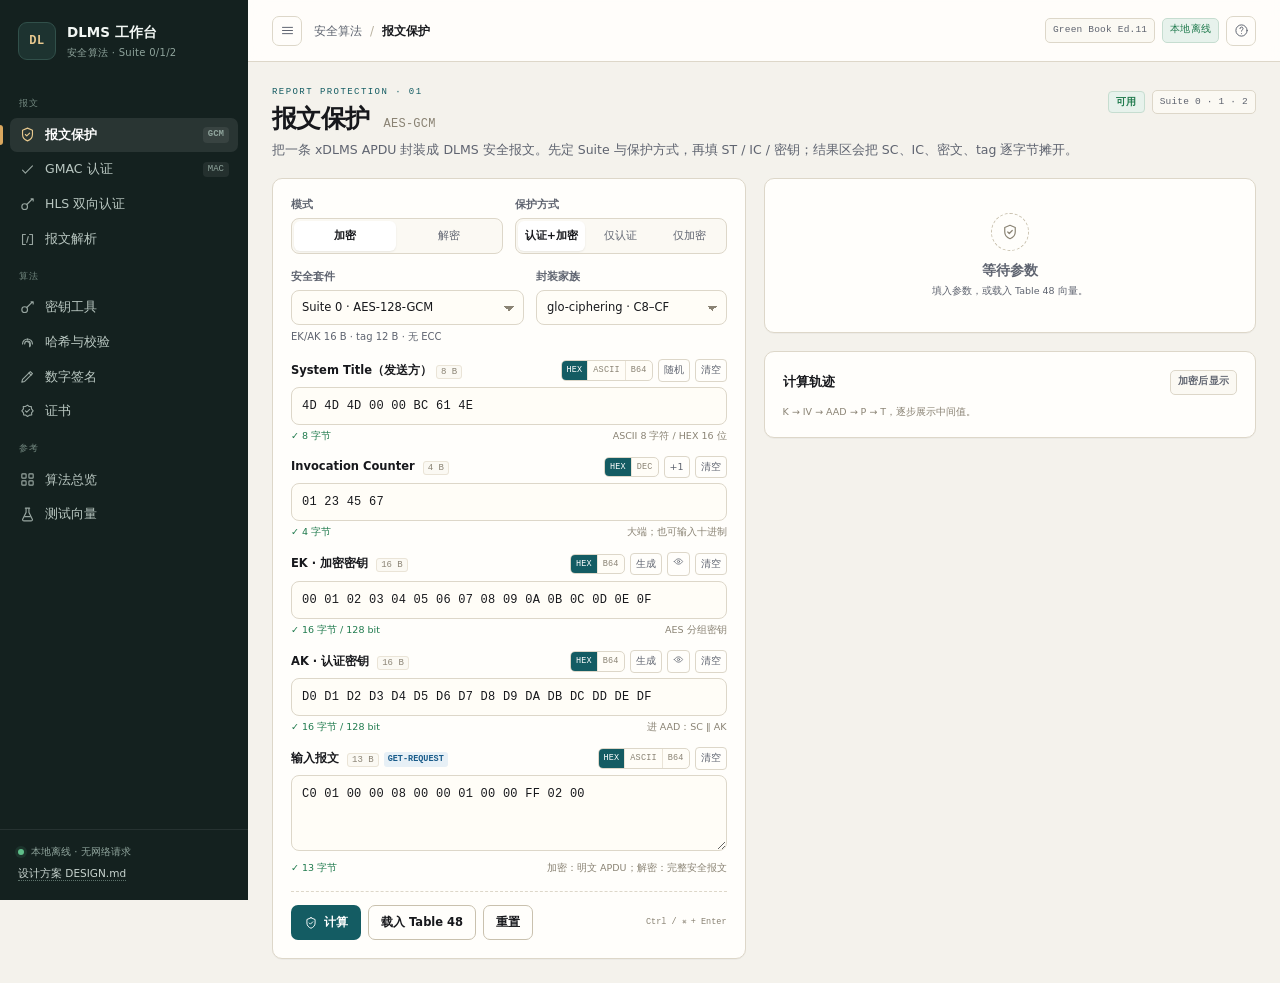
==== dlms-tool/index.html @ 2132589c "校验工具" ====
<!DOCTYPE html>
<html lang="zh-CN">
<head>
<meta charset="UTF-8">
<meta name="viewport" content="width=device-width, initial-scale=1">
<title>DLMS 安全算法工作台</title>
<script>
window.addEventListener("error", function (e) {
  document.documentElement.setAttribute("data-js-error", (e.message || "") + " @ " + (e.filename || "") + ":" + (e.lineno || 0));
});
window.addEventListener("unhandledrejection", function (e) {
  document.documentElement.setAttribute("data-js-rejection", (e.reason && e.reason.message) ? e.reason.message : String(e.reason));
});
</script>
<link rel="stylesheet" href="assets/css/app.css">
</head>
<body>
<svg class="sprite" aria-hidden="true" xmlns="http://www.w3.org/2000/svg">
  <symbol id="i-shield" viewBox="0 0 24 24"><path d="M12 3l7 3v6c0 4.4-2.9 7.4-7 9-4.1-1.6-7-4.6-7-9V6l7-3z"/><path d="M9 12l2 2 4-4"/></symbol>
  <symbol id="i-check" viewBox="0 0 24 24"><path d="M5 13l4 4L19 7"/></symbol>
  <symbol id="i-key" viewBox="0 0 24 24"><circle cx="8" cy="15" r="4"/><path d="M11 12l8-8M17 4h3v3"/></symbol>
  <symbol id="i-finger" viewBox="0 0 24 24"><path d="M12 11a3 3 0 0 1 3 3v4"/><path d="M8 14a4 4 0 0 1 8 0v3"/><path d="M5 14a7 7 0 0 1 14 0"/><path d="M12 7v1"/></symbol>
  <symbol id="i-pen" viewBox="0 0 24 24"><path d="M4 20l4-1L19 8l-3-3L5 16l-1 4z"/><path d="M14 7l3 3"/></symbol>
  <symbol id="i-badge" viewBox="0 0 24 24"><path d="M12 3l2.4 1.9 3 .3.3 3L20 11l-2.3 2.8.3 3-3 .3L12 19l-2.4-1.9-3-.3-.3-3L4 11l2.3-2.8-.3-3 3-.3L12 3z"/><path d="M9 11l2 2 4-4"/></symbol>
  <symbol id="i-code" viewBox="0 0 24 24"><path d="M9 5H5v14h4M15 5h4v14h-4"/><path d="M13 8l-2 8"/></symbol>
  <symbol id="i-grid" viewBox="0 0 24 24"><rect x="4" y="4" width="6" height="6" rx="1"/><rect x="14" y="4" width="6" height="6" rx="1"/><rect x="4" y="14" width="6" height="6" rx="1"/><rect x="14" y="14" width="6" height="6" rx="1"/></symbol>
  <symbol id="i-flask" viewBox="0 0 24 24"><path d="M9 3h6M10 3v6L5 19a2 2 0 0 0 2 2h10a2 2 0 0 0 2-2L14 9V3"/><path d="M8 15h8"/></symbol>
  <symbol id="i-menu" viewBox="0 0 24 24"><path d="M4 7h16M4 12h16M4 17h16"/></symbol>
  <symbol id="i-copy" viewBox="0 0 24 24"><rect x="8" y="8" width="11" height="11" rx="2"/><path d="M5 15V6a2 2 0 0 1 2-2h9"/></symbol>
  <symbol id="i-download" viewBox="0 0 24 24"><path d="M12 4v10M8 10l4 4 4-4M5 19h14"/></symbol>
  <symbol id="i-eye" viewBox="0 0 24 24"><path d="M3 12s3.5-6 9-6 9 6 9 6-3.5 6-9 6-9-6-9-6z"/><circle cx="12" cy="12" r="2.5"/></symbol>
  <symbol id="i-help" viewBox="0 0 24 24"><circle cx="12" cy="12" r="9"/><path d="M9.5 9a2.5 2.5 0 1 1 3.5 2.3c-.7.4-1 .9-1 1.7"/><path d="M12 17h.01"/></symbol>
  <symbol id="i-arrow" viewBox="0 0 24 24"><path d="M5 12h14M13 6l6 6-6 6"/></symbol>
</svg>

<div class="app">
  <aside class="sidebar" id="sidebar" aria-label="算法导航">
    <div class="brand">
      <div class="brand-mark">DL</div>
      <div>
        <div class="brand-name">DLMS 工作台</div>
        <div class="brand-sub">安全算法 · Suite 0/1/2</div>
      </div>
    </div>
    <nav class="nav">
      <div class="nav-label">报文</div>
      <button class="nav-item active" data-view="aes" aria-current="page"><svg class="ico"><use href="#i-shield"/></svg>报文保护<span class="nav-count">GCM</span></button>
      <button class="nav-item" data-view="gmac"><svg class="ico"><use href="#i-check"/></svg>GMAC 认证<span class="nav-count">MAC</span></button>
      <button class="nav-item" data-view="hls"><svg class="ico"><use href="#i-key"/></svg>HLS 双向认证</button>
      <button class="nav-item" data-view="parse"><svg class="ico"><use href="#i-code"/></svg>报文解析</button>

      <div class="nav-label">算法</div>
      <button class="nav-item" data-view="keys"><svg class="ico"><use href="#i-key"/></svg>密钥工具</button>
      <button class="nav-item" data-view="hash"><svg class="ico"><use href="#i-finger"/></svg>哈希与校验</button>
      <button class="nav-item" data-view="sign"><svg class="ico"><use href="#i-pen"/></svg>数字签名</button>
      <button class="nav-item" data-view="cert"><svg class="ico"><use href="#i-badge"/></svg>证书</button>

      <div class="nav-label">参考</div>
      <button class="nav-item" data-view="registry"><svg class="ico"><use href="#i-grid"/></svg>算法总览</button>
      <button class="nav-item" data-view="vectors"><svg class="ico"><use href="#i-flask"/></svg>测试向量</button>
    </nav>
    <div class="side-foot">
      <div class="offline"><span class="pulse"></span>本地离线 · 无网络请求</div>
      <a class="side-link" href="DESIGN.md" target="_blank">设计方案 DESIGN.md</a>
    </div>
  </aside>

  <div class="main">
    <header class="topbar">
      <button class="icon-btn menu-btn" id="menuBtn" aria-label="打开导航"><svg class="ico"><use href="#i-menu"/></svg></button>
      <div class="crumb"><span>安全算法</span><span class="sep">/</span><strong id="crumbTitle">报文保护</strong></div>
      <div class="top-actions">
        <span class="badge">Green Book Ed.11</span>
        <span class="badge badge-ok">本地离线</span>
        <button class="icon-btn" data-help aria-label="帮助"><svg class="ico"><use href="#i-help"/></svg></button>
      </div>
    </header>

    <main class="content">

      <!-- ================= 报文保护 ================= -->
      <section class="view active" id="view-aes">
        <div class="page-head">
          <div>
            <p class="kicker">Report protection · 01</p>
            <h1>报文保护 <span class="h1-sub">AES-GCM</span></h1>
            <p class="lede">把一条 xDLMS APDU 封装成 DLMS 安全报文。先定 Suite 与保护方式，再填 ST / IC / 密钥；结果区会把 SC、IC、密文、tag 逐字节摊开。</p>
          </div>
          <div class="head-meta"><span class="pill pill-ok">可用</span><span class="badge">Suite 0 · 1 · 2</span></div>
        </div>

        <div class="tool-grid">
          <div class="card card-pad">
            <div class="control-grid">
              <div>
                <span class="control-label">模式</span>
                <div class="seg" id="aes-mode">
                  <button class="active" data-mode="enc">加密</button>
                  <button data-mode="dec">解密</button>
                </div>
              </div>
              <div>
                <span class="control-label">保护方式</span>
                <div class="seg" id="aes-protect">
                  <button class="active" data-protect="ae">认证+加密</button>
                  <button data-protect="auth">仅认证</button>
                  <button data-protect="enc">仅加密</button>
                </div>
              </div>
            </div>

            <div class="control-grid envelope-row">
              <div>
                <span class="control-label">安全套件</span>
                <select class="select" id="aes-suite">
                  <option value="0">Suite 0 · AES-128-GCM</option>
                  <option value="1">Suite 1 · AES-128 + P-256</option>
                  <option value="2">Suite 2 · AES-256 + P-384</option>
                </select>
                <div class="suite-note" id="aes-suite-note">EK/AK 16 B · tag 12 B · 无 ECC</div>
              </div>
              <div>
                <span class="control-label">封装家族</span>
                <select class="select" id="aes-family">
                  <option value="service-glo">glo-ciphering · C8–CF</option>
                  <option value="service-ded">ded-ciphering · D0–D7</option>
                  <option value="general-glo">general-glo-ciphering · DB</option>
                  <option value="general-ded">general-ded-ciphering · DC</option>
                </select>
              </div>
            </div>

            <div class="field">
              <div class="field-head">
                <label for="aes-st">System Title（发送方）<span class="req" id="aes-st-req">8 B</span></label>
                <div class="field-tools">
                  <div class="fmt-group" data-target="aes-st"><button class="fmt active" data-fmt="hex">HEX</button><button class="fmt" data-fmt="ascii">ASCII</button><button class="fmt" data-fmt="b64">B64</button></div>
                  <button class="mini-btn" data-random="aes-st" data-len="8">随机</button>
                  <button class="mini-btn danger" data-clear="aes-st">清空</button>
                </div>
              </div>
              <input class="mono-input" id="aes-st" data-fmt="hex" data-hex="4D4D4D0000BC614E" value="4D 4D 4D 00 00 BC 61 4E" spellcheck="false" autocomplete="off">
              <div class="field-foot"><span class="ok-text">✓ 8 字节</span><span>ASCII 8 字符 / HEX 16 位</span></div>
            </div>

            <div class="field">
              <div class="field-head">
                <label for="aes-ic">Invocation Counter <span class="req">4 B</span></label>
                <div class="field-tools">
                  <div class="fmt-group" data-target="aes-ic"><button class="fmt active" data-fmt="hex">HEX</button><button class="fmt" data-fmt="dec">DEC</button></div>
                  <button class="mini-btn" data-step="aes-ic">+1</button>
                  <button class="mini-btn danger" data-clear="aes-ic">清空</button>
                </div>
              </div>
              <input class="mono-input" id="aes-ic" data-fmt="hex" data-hex="01234567" value="01 23 45 67" spellcheck="false" autocomplete="off">
              <div class="field-foot"><span class="ok-text">✓ 4 字节</span><span>大端；也可输入十进制</span></div>
            </div>

            <div class="field">
              <div class="field-head">
                <label for="aes-ek">EK · 加密密钥 <span class="req" id="aes-ek-req">16 B</span></label>
                <div class="field-tools">
                  <div class="fmt-group" data-target="aes-ek"><button class="fmt active" data-fmt="hex">HEX</button><button class="fmt" data-fmt="b64">B64</button></div>
                  <button class="mini-btn" data-random="aes-ek" data-len="16">生成</button>
                  <button class="mini-btn" data-mask="aes-ek" aria-label="显示/隐藏 EK"><svg class="ico" style="width:11px;height:11px"><use href="#i-eye"/></svg></button>
                  <button class="mini-btn danger" data-clear="aes-ek">清空</button>
                </div>
              </div>
              <input class="mono-input" id="aes-ek" data-fmt="hex" data-hex="000102030405060708090A0B0C0D0E0F" value="00 01 02 03 04 05 06 07 08 09 0A 0B 0C 0D 0E 0F" spellcheck="false" autocomplete="off">
              <div class="field-foot"><span class="ok-text" id="aes-ek-foot">✓ 16 字节 / 128 bit</span><span id="aes-ek-hint">AES 分组密钥</span></div>
            </div>

            <div class="field">
              <div class="field-head">
                <label for="aes-ak">AK · 认证密钥 <span class="req" id="aes-ak-req">16 B</span></label>
                <div class="field-tools">
                  <div class="fmt-group" data-target="aes-ak"><button class="fmt active" data-fmt="hex">HEX</button><button class="fmt" data-fmt="b64">B64</button></div>
                  <button class="mini-btn" data-random="aes-ak" data-len="16">生成</button>
                  <button class="mini-btn" data-mask="aes-ak" aria-label="显示/隐藏 AK"><svg class="ico" style="width:11px;height:11px"><use href="#i-eye"/></svg></button>
                  <button class="mini-btn danger" data-clear="aes-ak">清空</button>
                </div>
              </div>
              <input class="mono-input" id="aes-ak" data-fmt="hex" data-hex="D0D1D2D3D4D5D6D7D8D9DADBDCDDDEDF" value="D0 D1 D2 D3 D4 D5 D6 D7 D8 D9 DA DB DC DD DE DF" spellcheck="false" autocomplete="off">
              <div class="field-foot"><span class="ok-text" id="aes-ak-foot">✓ 16 字节</span><span id="aes-ak-hint">进 AAD：SC ‖ AK</span></div>
            </div>

            <div class="field">
              <div class="field-head">
                <label for="aes-input">输入报文 <span class="req" id="aes-input-req">13 B</span><span class="apdu-chip" id="aes-input-chip">C0 GET-REQUEST</span></label>
                <div class="field-tools">
                  <div class="fmt-group" data-target="aes-input"><button class="fmt active" data-fmt="hex">HEX</button><button class="fmt" data-fmt="ascii">ASCII</button><button class="fmt" data-fmt="b64">B64</button></div>
                  <button class="mini-btn danger" data-clear="aes-input">清空</button>
                </div>
              </div>
              <textarea class="mono-input" id="aes-input" data-fmt="hex" data-hex="C0010000080000010000FF0200" spellcheck="false">C0 01 00 00 08 00 00 01 00 00 FF 02 00</textarea>
              <div class="field-foot"><span class="ok-text" id="aes-input-foot">✓ 13 字节</span><span id="aes-input-hint">加密：明文 APDU；解密：完整安全报文</span></div>
            </div>

            <div class="actions">
              <button class="btn primary" id="aes-run"><svg class="ico"><use href="#i-shield"/></svg>计算</button>
              <button class="btn ghost" id="aes-load">载入 Table 48</button>
              <button class="btn ghost" id="aes-reset">重置</button>
              <span class="action-note">Ctrl / ⌘ + Enter</span>
            </div>
          </div>

          <div class="right-stack">
            <div class="card result-card is-empty" id="aes-result">
              <div class="empty-state"><div class="big"><svg class="ico"><use href="#i-shield"/></svg></div><strong>等待参数</strong><div style="font-size:9.5px;margin-top:3px">填入参数，或载入 Table 48 向量。</div></div>
            </div>
            <div class="card card-pad" id="aes-trace">
              <h3>计算轨迹 <span class="badge">加密后显示</span></h3>
              <div class="hint">K → IV → AAD → P → T，逐步展示中间值。</div>
            </div>
          </div>
        </div>
      </section>

      <!-- ================= GMAC ================= -->
      <section class="view" id="view-gmac">
        <div class="page-head">
          <div>
            <p class="kicker">Authentication only · 02</p>
            <h1>GMAC 认证 <span class="h1-sub">no encryption</span></h1>
            <p class="lede">GMAC 是 GCM 在明文为空时的特例：只对 AAD 生成 tag。报文内容仍然可读，但被完整性保护；HLS-5 也复用这条路径。</p>
          </div>
          <div class="head-meta"><span class="pill pill-ok">可用</span><span class="badge">tag 12 B</span></div>
        </div>
        <div class="tool-grid">
          <div class="card card-pad">
            <div class="control-grid">
              <div>
                <span class="control-label">子模式</span>
                <div class="seg" id="gmac-mode"><button class="active" data-gmac="payload">报文 GMAC</button><button data-gmac="hls5">HLS-5</button></div>
              </div>
              <div>
                <span class="control-label">安全套件</span>
                <select class="select" id="gmac-suite"><option value="0">Suite 0 · AES-128-GCM</option><option value="1">Suite 1 · AES-128</option><option value="2">Suite 2 · AES-256</option></select>
              </div>
            </div>
            <div class="field"><div class="field-head"><label for="gmac-ek">EK · GMAC 密钥 <span class="req" id="gmac-ek-req">16 B</span></label><div class="field-tools"><div class="fmt-group" data-target="gmac-ek"><button class="fmt active" data-fmt="hex">HEX</button><button class="fmt" data-fmt="b64">B64</button></div><button class="mini-btn" data-random="gmac-ek" data-len="16">生成</button></div></div><input class="mono-input" id="gmac-ek" data-fmt="hex" data-hex="000102030405060708090A0B0C0D0E0F" value="00 01 02 03 04 05 06 07 08 09 0A 0B 0C 0D 0E 0F" spellcheck="false"><div class="field-foot"><span class="ok-text" id="gmac-ek-foot">✓ 16 字节</span><span>AES 分组密钥</span></div></div>
            <div class="field"><div class="field-head"><label for="gmac-ak">AK · 认证密钥 <span class="req" id="gmac-ak-req">16 B</span></label><div class="field-tools"><div class="fmt-group" data-target="gmac-ak"><button class="fmt active" data-fmt="hex">HEX</button><button class="fmt" data-fmt="b64">B64</button></div><button class="mini-btn" data-random="gmac-ak" data-len="16">生成</button></div></div><input class="mono-input" id="gmac-ak" data-fmt="hex" data-hex="D0D1D2D3D4D5D6D7D8D9DADBDCDDDEDF" value="D0 D1 D2 D3 D4 D5 D6 D7 D8 D9 DA DB DC DD DE DF" spellcheck="false"><div class="field-foot"><span class="ok-text" id="gmac-ak-foot">✓ 16 字节</span><span>进 AAD，不参与 AES</span></div></div>
            <div class="field"><div class="field-head"><label for="gmac-st">System Title（计算方） <span class="req">8 B</span></label><div class="field-tools"><div class="fmt-group" data-target="gmac-st"><button class="fmt active" data-fmt="hex">HEX</button><button class="fmt" data-fmt="ascii">ASCII</button></div><button class="mini-btn" data-random="gmac-st" data-len="8">随机</button></div></div><input class="mono-input" id="gmac-st" data-fmt="hex" data-hex="4D4D4D0000000001" value="4D 4D 4D 00 00 00 00 01" spellcheck="false"><div class="field-foot"><span class="ok-text">✓ 8 字节</span><span>IV = ST ‖ IC</span></div></div>
            <div class="field"><div class="field-head"><label for="gmac-ic">Invocation Counter <span class="req">4 B</span></label><div class="field-tools"><div class="fmt-group" data-target="gmac-ic"><button class="fmt active" data-fmt="hex">HEX</button><button class="fmt" data-fmt="dec">DEC</button></div><button class="mini-btn" data-step="gmac-ic">+1</button></div></div><input class="mono-input" id="gmac-ic" data-fmt="hex" data-hex="00000001" value="00 00 00 01" spellcheck="false"><div class="field-foot"><span class="ok-text">✓ 4 字节</span><span id="gmac-ic-dec">十进制 1</span></div></div>
            <div class="field"><div class="field-head"><label for="gmac-content"><span id="gmac-content-label">内容 / APDU</span> <span class="req" id="gmac-content-req">8 B</span></label><div class="field-tools"><div class="fmt-group" data-target="gmac-content"><button class="fmt active" data-fmt="hex">HEX</button><button class="fmt" data-fmt="ascii">ASCII</button></div><button class="mini-btn danger" data-clear="gmac-content">清空</button></div></div><textarea class="mono-input" id="gmac-content" data-fmt="hex" data-hex="503677524A323146" spellcheck="false">50 36 77 52 4A 32 31 46</textarea><div class="field-foot"><span class="ok-text">✓ 8 字节</span><span>HLS-5 时为质询值；报文 GMAC 时为被认证内容</span></div></div>
            <div class="actions"><button class="btn primary" id="gmac-run">计算 GMAC</button><button class="btn ghost" id="gmac-load">载入 Table 51</button><span class="action-note">Ctrl / ⌘ + Enter</span></div>
          </div>
          <div class="right-stack">
            <div class="card result-card is-empty" id="gmac-result">
              <div class="empty-state"><div class="big"><svg class="ico"><use href="#i-check"/></svg></div><strong>等待参数</strong><div style="font-size:9.5px;margin-top:3px">GMAC 只认证、不加密。</div></div>
            </div>
          </div>
        </div>
      </section>

      <!-- ================= HLS ================= -->
      <section class="view" id="view-hls">
        <div class="page-head">
          <div>
            <p class="kicker">High Level Security · 03</p>
            <h1>HLS 双向认证 <span class="h1-sub">challenge-response</span></h1>
            <p class="lede">mechanism 3/4/5/6/7 的双向质询-应答。切换方向时，system title 与质询值的顺序会自动翻转；公式预览会显示实际拼接顺序。</p>
          </div>
          <div class="head-meta"><span class="pill pill-ok">可用</span><span class="badge">mechanism 3–7</span></div>
        </div>
        <div class="tool-grid">
          <div class="card card-pad">
            <div class="control-grid two">
              <div>
                <span class="control-label">机制</span>
                <select class="select" id="hls-mech">
                  <option value="3">3 · MD5</option>
                  <option value="4">4 · SHA-1</option>
                  <option value="5" selected>5 · GMAC</option>
                  <option value="6">6 · SHA-256</option>
                  <option value="7">7 · ECDSA</option>
                </select>
              </div>
              <div>
                <span class="control-label">方向</span>
                <div class="seg" id="hls-dir"><button class="active" data-dir="client">客户端 f(StoC)</button><button data-dir="server">服务端 f(CtoS)</button></div>
              </div>
            </div>

            <div class="control-grid" data-hls-for="5"><div><span class="control-label">安全套件</span><select class="select" id="hls-suite"><option value="0">Suite 0 · AES-128</option><option value="1">Suite 1 · AES-128</option><option value="2">Suite 2 · AES-256</option></select><div class="suite-note" id="hls-suite-hint">GMAC 密钥 16 B</div></div><div><span class="control-label">说明</span><div class="hint" style="padding-top:9px">HLS-5 的 SC 低 4 位取此套件；Suite 2 用 32 B EK/AK。</div></div></div>
            <div class="field" data-hls-for="3 4 5 6 7"><div class="field-head"><label for="hls-own-ch"><span id="hls-own-ch-label">己方质询值</span> <span class="req" id="hls-own-ch-req">8 B</span></label><div class="field-tools"><div class="fmt-group" data-target="hls-own-ch"><button class="fmt active" data-fmt="hex">HEX</button><button class="fmt" data-fmt="ascii">ASCII</button></div><button class="mini-btn" data-random="hls-own-ch" data-len="8">随机</button></div></div><input class="mono-input" id="hls-own-ch" data-fmt="hex" data-hex="503677524A323146" value="50 36 77 52 4A 32 31 46" spellcheck="false"><div class="field-foot"><span class="ok-text">✓ 8 字节</span><span id="hls-own-ch-hint">HLS 允许 8–64 B</span></div></div>
            <div class="field" data-hls-for="6 7"><div class="field-head"><label for="hls-peer-ch">对方质询值 <span class="req">8 B</span></label><div class="field-tools"><div class="fmt-group" data-target="hls-peer-ch"><button class="fmt active" data-fmt="hex">HEX</button><button class="fmt" data-fmt="ascii">ASCII</button></div><button class="mini-btn" data-random="hls-peer-ch" data-len="8">随机</button></div></div><input class="mono-input" id="hls-peer-ch" data-fmt="hex" data-hex="4B35366956616759" value="4B 35 36 69 56 61 67 59" spellcheck="false"><div class="field-foot"><span class="ok-text">✓ 8 字节</span><span>用于 HLS-6/7</span></div></div>
            <div class="field" data-hls-for="3 4 6"><div class="field-head"><label for="hls-secret">Secret <span class="req" id="hls-secret-req">16 B</span></label><div class="field-tools"><div class="fmt-group" data-target="hls-secret"><button class="fmt active" data-fmt="hex">HEX</button><button class="fmt" data-fmt="ascii">ASCII</button></div><button class="mini-btn" data-mask="hls-secret" aria-label="显示/隐藏 secret"><svg class="ico" style="width:11px;height:11px"><use href="#i-eye"/></svg></button></div></div><input class="mono-input" id="hls-secret" data-fmt="hex" data-hex="D0D1D2D3D4D5D6D7D8D9DADBDCDDDEDF" value="D0 D1 D2 D3 D4 D5 D6 D7 D8 D9 DA DB DC DD DE DF" spellcheck="false"><div class="field-foot"><span class="ok-text">✓ 16 字节</span><span>HLS-3/4/6 的共享秘密</span></div></div>
            <div class="field" data-hls-for="5"><div class="field-head"><label for="hls-ek">EK · GMAC 密钥 <span class="req" id="hls-ek-req">16 B</span></label><div class="field-tools"><div class="fmt-group" data-target="hls-ek"><button class="fmt active" data-fmt="hex">HEX</button><button class="fmt" data-fmt="b64">B64</button></div><button class="mini-btn" data-random="hls-ek" data-len="16">生成</button></div></div><input class="mono-input" id="hls-ek" data-fmt="hex" data-hex="000102030405060708090A0B0C0D0E0F" value="00 01 02 03 04 05 06 07 08 09 0A 0B 0C 0D 0E 0F" spellcheck="false"><div class="field-foot"><span class="ok-text" id="hls-ek-foot">✓ 16 字节</span><span>HLS-5 的 AES 密钥是 EK</span></div></div>
            <div class="field" data-hls-for="5"><div class="field-head"><label for="hls-ak">AK · 认证密钥 <span class="req" id="hls-ak-req">16 B</span></label><div class="field-tools"><div class="fmt-group" data-target="hls-ak"><button class="fmt active" data-fmt="hex">HEX</button><button class="fmt" data-fmt="b64">B64</button></div></div></div><input class="mono-input" id="hls-ak" data-fmt="hex" data-hex="D0D1D2D3D4D5D6D7D8D9DADBDCDDDEDF" value="D0 D1 D2 D3 D4 D5 D6 D7 D8 D9 DA DB DC DD DE DF" spellcheck="false"><div class="field-foot"><span class="ok-text" id="hls-ak-foot">✓ 16 字节</span><span>进 AAD，不参与 AES</span></div></div>
            <div class="field" data-hls-for="5 6 7"><div class="field-head"><label for="hls-st"><span id="hls-st-label">己方 System Title</span> <span class="req">8 B</span></label><div class="field-tools"><div class="fmt-group" data-target="hls-st"><button class="fmt active" data-fmt="hex">HEX</button><button class="fmt" data-fmt="ascii">ASCII</button></div></div></div><input class="mono-input" id="hls-st" data-fmt="hex" data-hex="4D4D4D0000000001" value="4D 4D 4D 00 00 00 00 01" spellcheck="false"><div class="field-foot"><span class="ok-text">✓ 8 字节</span><span>HLS-5 的 IV 用计算方自己的 ST</span></div></div>
            <div class="field" data-hls-for="6 7"><div class="field-head"><label for="hls-peer-st">对方 System Title <span class="req">8 B</span></label><div class="field-tools"><div class="fmt-group" data-target="hls-peer-st"><button class="fmt active" data-fmt="hex">HEX</button><button class="fmt" data-fmt="ascii">ASCII</button></div></div></div><input class="mono-input" id="hls-peer-st" data-fmt="hex" data-hex="4D4D4D0000BC614E" value="4D 4D 4D 00 00 BC 61 4E" spellcheck="false"><div class="field-foot"><span class="ok-text">✓ 8 字节</span><span>用于 HLS-6/7</span></div></div>
            <div class="field" data-hls-for="5"><div class="field-head"><label for="hls-ic">Invocation Counter <span class="req">4 B</span></label><div class="field-tools"><div class="fmt-group" data-target="hls-ic"><button class="fmt active" data-fmt="hex">HEX</button><button class="fmt" data-fmt="dec">DEC</button></div><button class="mini-btn" data-step="hls-ic">+1</button></div></div><input class="mono-input" id="hls-ic" data-fmt="hex" data-hex="00000001" value="00 00 00 01" spellcheck="false"><div class="field-foot"><span class="ok-text">✓ 4 字节</span><span>HLS-5 输出 SC‖IC‖T</span></div></div>
            <div class="control-grid" data-hls-for="7"><div><span class="control-label">曲线</span><select class="select" id="hls-curve"><option value="P-256">P-256</option><option value="P-384">P-384</option></select></div><div><span class="control-label">哈希</span><div class="hint" style="padding-top:9px">P-256 → SHA-256 · P-384 → SHA-384</div></div></div>
            <div class="field" data-hls-for="7"><div class="field-head"><label for="hls-priv">签名私钥 <span class="req">P-256 / P-384</span></label><div class="field-tools"><div class="fmt-group" data-target="hls-priv"><button class="fmt active" data-fmt="raw">原始 d</button><button class="fmt" data-fmt="pem">PEM</button><button class="fmt" data-fmt="jwk">JWK</button></div></div></div><textarea class="mono-input" id="hls-priv" data-fmt="raw" data-hex="E9A045346B2057F1820318AB125493E9AB36CE590011C0FF30090858A118DD2E" spellcheck="false">E9A045346B2057F1820318AB125493E9AB36CE590011C0FF30090858A118DD2E</textarea><div class="field-foot"><span class="ok-text">✓ 32 B</span><span>原始私钥 d / PKCS#8 PEM / JWK</span></div></div>
            <div class="actions"><button class="btn primary" id="hls-run">计算 f(·)</button><button class="btn ghost" id="hls-load51">载入 Table 51</button><button class="btn ghost" id="hls-load52">载入 Table 52</button><span class="action-note">Ctrl / ⌘ + Enter</span></div>
          </div>
          <div class="right-stack">
            <div class="card result-card is-empty" id="hls-result">
              <div class="empty-state"><div class="big"><svg class="ico"><use href="#i-key"/></svg></div><strong>等待参数</strong><div style="font-size:9.5px;margin-top:3px">选择机制并填入质询值。</div></div>
            </div>
          </div>
        </div>
      </section>

      <!-- ================= 密钥工具 ================= -->
      <section class="view" id="view-keys">
        <div class="page-head">
          <div>
            <p class="kicker">Keys · 04</p>
            <h1>密钥工具</h1>
            <p class="lede">AES Key Wrap、ECDH + KDF、KDF 单算与随机密钥生成。原始私钥 d 会在本地推导公钥 Q。</p>
          </div>
          <div class="head-meta"><span class="pill pill-ok">可用</span><span class="badge">RFC 3394 · SP 800-56A</span></div>
        </div>
        <div class="filters" id="keys-tabs">
          <button class="filter active" data-keys-tab="kw">AES Key Wrap</button>
          <button class="filter" data-keys-tab="ecdh">ECDH + KDF</button>
          <button class="filter" data-keys-tab="kdf">KDF</button>
          <button class="filter" data-keys-tab="random">随机密钥</button>
        </div>

        <div class="keys-pane" data-keys-pane="kw">
          <div class="tool-grid">
            <div class="card card-pad">
              <h3>AES Key Wrap / Unwrap</h3>
              <div class="control-grid"><div><span class="control-label">模式</span><div class="seg" id="kw-mode"><button class="active" data-kw="wrap">包装</button><button data-kw="unwrap">解包</button></div></div><div><span class="control-label">KEK 长度</span><div class="hint" style="padding-top:9px">16 B 或 32 B</div></div></div>
              <div class="field"><div class="field-head"><label for="kw-kek">KEK <span class="req">16 B</span></label><div class="field-tools"><div class="fmt-group" data-target="kw-kek"><button class="fmt active" data-fmt="hex">HEX</button><button class="fmt" data-fmt="ascii">ASCII</button></div><button class="mini-btn" data-random="kw-kek" data-len="16">生成</button></div></div><input class="mono-input" id="kw-kek" data-fmt="hex" data-hex="11111111111111111111111111111111" value="11 11 11 11 11 11 11 11 11 11 11 11 11 11 11 11" spellcheck="false"><div class="field-foot"><span class="ok-text">✓ 16 字节</span><span>默认 IV A6A6…</span></div></div>
              <div class="field"><div class="field-head"><label for="kw-key"><span id="kw-key-label">待包装密钥</span> <span class="req">16 B</span></label><div class="field-tools"><div class="fmt-group" data-target="kw-key"><button class="fmt active" data-fmt="hex">HEX</button><button class="fmt" data-fmt="b64">B64</button></div><button class="mini-btn" data-random="kw-key" data-len="16">生成</button></div></div><textarea class="mono-input" id="kw-key" data-fmt="hex" data-hex="000102030405060708090A0B0C0D0E0F" spellcheck="false">00 01 02 03 04 05 06 07 08 09 0A 0B 0C 0D 0E 0F</textarea><div class="field-foot"><span class="ok-text">✓ 16 字节</span><span>包装后长度 +8 B</span></div></div>
              <div class="actions"><button class="btn primary" id="kw-run">执行</button><button class="btn ghost" id="kw-load">载入向量</button></div>
            </div>
            <div class="right-stack"><div class="card result-card is-empty" id="kw-result"><div class="empty-state"><div class="big"><svg class="ico"><use href="#i-key"/></svg></div><strong>等待参数</strong></div></div></div>
          </div>
        </div>

        <div class="keys-pane" data-keys-pane="ecdh" hidden>
          <div class="tool-grid">
            <div class="card card-pad">
              <h3>ECDH + Concatenation KDF</h3>
              <div class="control-grid three">
                <div><span class="control-label">曲线</span><select class="select" id="ecdh-curve"><option value="P-256">P-256（Suite 1）</option><option value="P-384">P-384（Suite 2）</option></select></div>
                <div><span class="control-label">AlgID 用途</span><select class="select" id="ecdh-purpose"><option value="GUEK">GUEK / GAK</option><option value="KEK">KEK</option></select></div>
                <div><span class="control-label">keydatalen</span><select class="select" id="ecdh-keydatalen"><option value="128">128 bit</option><option value="256">256 bit</option></select></div>
              </div>
              <div class="field"><div class="field-head"><label for="ecdh-priv">己方私钥（PKCS#8 / JWK / 原始 d）</label></div><textarea class="mono-input" id="ecdh-priv" data-fmt="raw" spellcheck="false">E9A045346B2057F1820318AB125493E9AB36CE590011C0FF30090858A118DD2E</textarea><div class="field-foot"><span class="hint">原始 d：32 B（P-256）/ 48 B（P-384）</span></div></div>
              <div class="field"><div class="field-head"><label for="ecdh-pub">对方公钥（X‖Y / 04‖X‖Y / SPKI PEM）</label></div><textarea class="mono-input" id="ecdh-pub" data-fmt="raw" spellcheck="false">917DBFECA43307375247989F07CC23F53D4B963AF8026C749DB33852011056DFDBE8327BD69CC149F018A8E446DDA6C55BCD78E596A56D403236233F93CC89B3</textarea><div class="field-foot"><span class="hint">DLMS key_data 是原始 X‖Y（64/96 B）</span></div></div>
              <div class="control-grid two"><div><span class="control-label">PartyU（发送方 ST）</span><input class="mono-input" id="ecdh-party-u" data-fmt="hex" data-hex="4D4D4D0000BC614E" value="4D 4D 4D 00 00 BC 61 4E" spellcheck="false"></div><div><span class="control-label">PartyV（接收方 ST）</span><input class="mono-input" id="ecdh-party-v" data-fmt="hex" data-hex="4D4D4D0000000001" value="4D 4D 4D 00 00 00 00 01" spellcheck="false"></div></div>
              <div class="actions"><button class="btn primary" id="ecdh-run">计算 Z 与派生密钥</button></div>
            </div>
            <div class="right-stack"><div class="card result-card is-empty" id="ecdh-result"><div class="empty-state"><div class="big"><svg class="ico"><use href="#i-key"/></svg></div><strong>等待参数</strong></div></div></div>
          </div>
        </div>

        <div class="keys-pane" data-keys-pane="kdf" hidden>
          <div class="tool-grid">
            <div class="card card-pad">
              <h3>Concatenation KDF</h3>
              <div class="control-grid three">
                <div><span class="control-label">Hash</span><select class="select" id="kdf-hash"><option value="SHA-256">SHA-256</option><option value="SHA-384">SHA-384</option></select></div>
                <div><span class="control-label">keydatalen</span><select class="select" id="kdf-keydatalen"><option value="128">128 bit</option><option value="256">256 bit</option></select></div>
                <div><span class="control-label">AlgID</span><input class="mono-input" id="kdf-algid" data-fmt="hex" data-hex="60857405080300" value="60 85 74 05 08 03 00" spellcheck="false"></div>
              </div>
              <div class="field"><div class="field-head"><label for="kdf-z">共享秘密 Z <span class="req">32 B</span></label></div><textarea class="mono-input" id="kdf-z" data-fmt="hex" data-hex="C1CF8FE7891AEF3617D7190795E61FE6C24EFC3CCA2E08469BAD1A225CE6EA08" spellcheck="false">C1 CF 8F E7 89 1A EF 36 17 D7 19 07 95 E6 1F E6 C2 4E FC 3C CA 2E 08 46 9B AD 1A 22 5C E6 EA 08</textarea></div>
              <div class="control-grid two"><div><span class="control-label">PartyU</span><input class="mono-input" id="kdf-party-u" data-fmt="hex" data-hex="4D4D4D0000BC614E" value="4D 4D 4D 00 00 BC 61 4E" spellcheck="false"></div><div><span class="control-label">PartyV</span><input class="mono-input" id="kdf-party-v" data-fmt="hex" data-hex="4D4D4D0000000001" value="4D 4D 4D 00 00 00 00 01" spellcheck="false"></div></div>
              <div class="field"><div class="field-head"><label for="kdf-nonce">NonceU（可选，C(0e,2s)）</label><div class="field-tools"><button class="mini-btn danger" data-clear="kdf-nonce">清空</button></div></div><input class="mono-input" id="kdf-nonce" data-fmt="hex" data-hex="" value="" placeholder="留空表示 OtherInfo 不带 NonceU" spellcheck="false"><div class="field-foot"><span class="hint">编码为 1 字节长度 + transaction-id</span></div></div>
              <div class="actions"><button class="btn primary" id="kdf-run">计算</button><button class="btn ghost" id="kdf-load">载入 Annex C.1</button></div>
            </div>
            <div class="right-stack"><div class="card result-card is-empty" id="kdf-result"><div class="empty-state"><div class="big"><svg class="ico"><use href="#i-key"/></svg></div><strong>等待参数</strong></div></div></div>
          </div>
        </div>

        <div class="keys-pane" data-keys-pane="random" hidden>
          <div class="tool-grid">
            <div class="card card-pad">
              <h3>随机密钥</h3>
              <div class="control-grid"><div><span class="control-label">AES 密钥长度</span><select class="select" id="rnd-aes-bits"><option value="16">16 B（128 bit）</option><option value="32">32 B（256 bit）</option></select></div><div style="align-self:end"><button class="btn primary" id="rnd-aes-run" style="width:100%">生成 AES 密钥</button></div></div>
              <div class="field"><div class="field-head"><label for="rnd-aes-result">结果</label></div><textarea class="mono-input" id="rnd-aes-result" readonly spellcheck="false"></textarea><div class="field-foot"><span class="hint">使用 crypto.getRandomValues</span></div></div>
              <div class="cert-section"><h4>EC 密钥对</h4><div class="control-grid"><div><span class="control-label">曲线</span><select class="select" id="rnd-ec-curve"><option value="P-256">P-256</option><option value="P-384">P-384</option></select></div><div style="align-self:end"><button class="btn primary" id="rnd-ec-run" style="width:100%">生成 EC 密钥对</button></div></div><div class="field"><textarea class="mono-input" id="rnd-ec-result" readonly spellcheck="false" style="min-height:150px"></textarea><div class="field-foot"><span class="hint">输出原始 d、X‖Y、PKCS#8 PEM</span></div></div></div>
            </div>
            <div class="right-stack"><div class="card card-pad"><h3>说明</h3><div class="note">随机密钥只在本页内存中生成，不会上传或持久化。测试向量使用规范公开示例，不要用于生产。</div></div></div>
          </div>
        </div>
      </section>

      <!-- ================= 哈希与校验 ================= -->
      <section class="view" id="view-hash">
        <div class="page-head">
          <div>
            <p class="kicker">Hash & checksum · 05</p>
            <h1>哈希与校验</h1>
            <p class="lede">SHA-256/384/512、SHA-1、MD5、HMAC，以及 CRC-16/X.25（HDLC FCS）、CRC-32。支持文本、HEX 与文件。</p>
          </div>
          <div class="head-meta"><span class="pill pill-ok">可用</span><span class="badge">WebCrypto · 纯 JS</span></div>
        </div>
        <div class="tool-grid">
          <div class="card card-pad">
            <h3>哈希 / HMAC</h3>
            <div class="control-grid"><div><span class="control-label">算法</span><select class="select" id="hash-algo"><option>SHA-256</option><option>SHA-384</option><option>SHA-512</option><option>SHA-1</option><option>MD5</option></select></div><div><span class="control-label">输入格式</span><div class="seg" id="hash-input-format"><button class="active" data-hfmt="text">文本</button><button data-hfmt="hex">HEX</button></div></div></div>
            <div class="field"><div class="field-head"><label for="hash-input">输入</label><div class="field-tools"><button class="mini-btn danger" data-clear="hash-input">清空</button></div></div><textarea class="mono-input" id="hash-input" spellcheck="false">abc</textarea><div class="field-foot"><span class="hint">文本按 UTF-8；HEX 会先归一化</span></div></div>
            <div class="field"><div class="field-head"><label><input type="checkbox" id="hash-hmac"> 启用 HMAC</label></div><input class="mono-input" id="hash-key" data-fmt="hex" data-hex="000102030405060708090A0B0C0D0E0F" value="00 01 02 03 04 05 06 07 08 09 0A 0B 0C 0D 0E 0F" spellcheck="false" placeholder="HMAC 密钥（HEX）"></div>
            <div class="field"><div class="field-head"><label for="hash-file">或选择文件</label></div><input type="file" id="hash-file" style="font-size:11px;color:var(--muted)"></div>
            <div class="actions"><button class="btn primary" id="hash-run">计算哈希</button></div>
            <div class="cert-section"><h4>结果</h4><textarea class="mono-input" id="hash-result" readonly spellcheck="false" style="min-height:70px"></textarea><div class="field-foot"><span class="hint" id="hash-result-meta"></span></div></div>
          </div>
          <div class="card card-pad">
            <h3>CRC / FCS</h3>
            <div class="control-grid"><div><span class="control-label">算法</span><select class="select" id="crc-algo"><option value="X25">CRC-16/X.25（HDLC FCS）</option><option value="CCITT-FALSE">CRC-16/CCITT-FALSE</option><option value="ARC">CRC-16/ARC</option><option value="MODBUS">CRC-16/MODBUS</option><option value="CRC32">CRC-32/ISO-HDLC</option></select></div><div><span class="control-label">输入格式</span><div class="seg" id="crc-input-format"><button class="active" data-cfmt="hex">HEX</button><button data-cfmt="text">文本</button></div></div></div>
            <div class="field"><div class="field-head"><label for="crc-input">输入</label><div class="field-tools"><button class="mini-btn danger" data-clear="crc-input">清空</button></div></div><textarea class="mono-input" id="crc-input" spellcheck="false">31 32 33 34 35 36 37 38 39</textarea><div class="field-foot"><span class="hint">"123456789" 的标准 check 值</span></div></div>
            <div class="actions"><button class="btn primary" id="crc-run">计算</button><button class="btn ghost" id="crc-append">追加 FCS 到输入</button></div>
            <div class="cert-section"><h4>结果</h4><textarea class="mono-input" id="crc-result" readonly spellcheck="false" style="min-height:70px"></textarea><div class="field-foot"><span class="hint" id="crc-result-meta"></span></div></div>
          </div>
        </div>
      </section>

      <!-- ================= 数字签名 ================= -->
      <section class="view" id="view-sign">
        <div class="page-head">
          <div>
            <p class="kicker">Digital signature · 06</p>
            <h1>数字签名 <span class="h1-sub">ECDSA</span></h1>
            <p class="lede">ECDSA 签名/验签；DLMS plain R‖S 与证书 DER 互转；支持 PKCS#8、JWK 与原始私钥 d。</p>
          </div>
          <div class="head-meta"><span class="pill pill-ok">可用</span><span class="badge">P-256 · P-384</span></div>
        </div>
        <div class="tool-grid">
          <div class="card card-pad">
            <div class="control-grid three">
              <div><span class="control-label">模式</span><div class="seg" id="sign-mode"><button class="active" data-sign="sign">签名</button><button data-sign="verify">验签</button></div></div>
              <div><span class="control-label">曲线</span><select class="select" id="sign-curve"><option value="P-256">P-256</option><option value="P-384">P-384</option></select></div>
              <div><span class="control-label">哈希</span><select class="select" id="sign-hash"><option value="SHA-256">SHA-256</option><option value="SHA-384">SHA-384</option></select></div>
            </div>
            <div class="field" data-sign-for="sign"><div class="field-head"><label for="sign-priv">私钥（PKCS#8 / JWK / 原始 d）</label><div class="field-tools"><button class="mini-btn" id="sign-gen">生成密钥对</button></div></div><textarea class="mono-input" id="sign-priv" spellcheck="false">E9A045346B2057F1820318AB125493E9AB36CE590011C0FF30090858A118DD2E</textarea><div class="field-foot"><span class="hint">原始 d：32/48 B；PEM 以 BEGIN 开头；JWK 以 { 开头</span></div></div>
            <div class="field" data-sign-for="verify"><div class="field-head"><label for="sign-pub">公钥 / 证书（X‖Y、04‖X‖Y、SPKI PEM、证书 PEM）</label></div><textarea class="mono-input" id="sign-pub" spellcheck="false">917DBFECA43307375247989F07CC23F53D4B963AF8026C749DB33852011056DFDBE8327BD69CC149F018A8E446DDA6C55BCD78E596A56D403236233F93CC89B3</textarea><div class="field-foot"><span class="hint">粘贴证书 PEM 会自动取公钥</span></div></div>
            <div class="field"><div class="field-head"><label for="sign-msg">消息</label></div><textarea class="mono-input" id="sign-msg" spellcheck="false">DLMS interoperability</textarea><div class="field-foot"><span class="hint">HLS-7 请用 HLS 页拼消息；这里签原始消息</span></div></div>
            <div class="field"><div class="field-head"><label for="sign-sig">签名（验签时粘贴；raw 或 DER）</label></div><textarea class="mono-input" id="sign-sig" spellcheck="false" placeholder="64/96 B plain R‖S，或 30… DER"></textarea><div class="field-foot"><span class="hint">raw↔DER 会自动识别</span></div></div>
            <div class="actions"><button class="btn primary" id="sign-run">执行</button><button class="btn ghost" id="sign-raw2der">raw → DER</button><button class="btn ghost" id="sign-der2raw">DER → raw</button></div>
          </div>
          <div class="right-stack"><div class="card result-card is-empty" id="sign-result"><div class="empty-state"><div class="big"><svg class="ico"><use href="#i-pen"/></svg></div><strong>等待参数</strong></div></div></div>
        </div>
      </section>

      <!-- ================= 证书 ================= -->
      <section class="view" id="view-cert">
        <div class="page-head">
          <div>
            <p class="kicker">Certificates · 07</p>
            <h1>X.509 证书</h1>
            <p class="lede">解析 DLMS 证书、验证签名与用途、提取 DLMS key_data 需要的原始公钥；明确区分密码学校验与信任锚判断。</p>
          </div>
          <div class="head-meta"><span class="pill pill-ok">可用</span><span class="badge">P-256 / P-384 · RSA 验签</span></div>
        </div>
        <div class="cert-grid">
          <div class="card cert-left">
            <div class="dropzone">
              <div class="big"><svg class="ico"><use href="#i-badge"/></svg></div>
              <strong>粘贴或拖入证书</strong>
              <p>PEM 可多张；DER 请用 HEX 粘贴。</p>
              <button class="btn small ghost" id="cert-load-sample">载入示例证书链</button>
              <button class="btn small ghost" id="cert-file-btn">选择文件</button>
              <input type="file" id="cert-file" accept=".pem,.cer,.crt,.der" hidden>
            </div>
            <div class="field" style="margin-top:12px"><div class="field-head"><label for="cert-input">证书 / 链</label><div class="field-tools"><button class="mini-btn danger" data-clear="cert-input">清空</button></div></div><textarea class="mono-input" id="cert-input" spellcheck="false" style="min-height:170px" placeholder="-----BEGIN CERTIFICATE-----..."></textarea></div>
            <div class="actions" style="margin-top:8px"><button class="btn primary" id="cert-parse">解析</button></div>
            <ul class="chain" id="cert-chain"></ul>
          </div>
          <div class="card cert-right" id="cert-detail">
            <div class="empty-state" style="padding:30px 10px"><div class="big"><svg class="ico"><use href="#i-badge"/></svg></div><strong>等待证书</strong><div style="font-size:9.5px;margin-top:3px">解析后显示主题、签发者、有效期、扩展与公钥。</div></div>
          </div>
        </div>
      </section>

      <!-- ================= 报文解析 ================= -->
      <section class="view" id="view-parse">
        <div class="page-head">
          <div>
            <p class="kicker">Frame parser · 08</p>
            <h1>报文解析</h1>
            <p class="lede">粘贴 HDLC 帧、wrapper 帧或原始 APDU，自动识别安全层、校验 FCS、按字段拆分 SC / IC / 密文 / tag；可选填密钥直接解密。</p>
          </div>
          <div class="head-meta"><span class="pill pill-ok">可用</span><span class="badge">HDLC · wrapper · APDU</span></div>
        </div>
        <div class="tool-grid">
          <div class="card card-pad">
            <div class="field"><div class="field-head"><label for="parse-input">输入</label><div class="field-tools"><button class="mini-btn danger" data-clear="parse-input">清空</button></div></div><textarea class="mono-input" id="parse-input" spellcheck="false" style="min-height:150px">C81E3001234567411312FF935A47566827C467BC7D825C3BE4A77C3FCC056B6B</textarea><div class="field-foot"><span class="hint">支持 7E…7E、00 01…、原始 APDU；也接受空格/冒号分隔</span></div></div>
            <div class="control-grid two"><div><span class="control-label">发送方 System Title（可选）</span><input class="mono-input" id="parse-st" data-fmt="hex" data-hex="4D4D4D0000BC614E" value="4D 4D 4D 00 00 BC 61 4E" spellcheck="false"></div><div><span class="control-label">解密（可选）</span><div class="seg" id="parse-decrypt"><button data-decrypt="no" class="active">只解析</button><button data-decrypt="yes">解析并解密</button></div></div></div>
            <div class="control-grid two"><div><span class="control-label">EK</span><input class="mono-input" id="parse-ek" data-fmt="hex" data-hex="000102030405060708090A0B0C0D0E0F" value="00 01 02 03 04 05 06 07 08 09 0A 0B 0C 0D 0E 0F" spellcheck="false"></div><div><span class="control-label">AK</span><input class="mono-input" id="parse-ak" data-fmt="hex" data-hex="D0D1D2D3D4D5D6D7D8D9DADBDCDDDEDF" value="D0 D1 D2 D3 D4 D5 D6 D7 D8 D9 DA DB DC DD DE DF" spellcheck="false"></div></div>
            <div class="actions"><button class="btn primary" id="parse-run">解析</button><button class="btn ghost" id="parse-send">送到报文保护</button></div>
          </div>
          <div class="right-stack"><div class="card result-card is-empty" id="parse-result"><div class="empty-state"><div class="big"><svg class="ico"><use href="#i-code"/></svg></div><strong>等待报文</strong></div></div></div>
        </div>
      </section>

      <!-- ================= 算法总览 ================= -->
      <section class="view" id="view-registry">
        <div class="page-head">
          <div>
            <p class="kicker">Algorithm registry · 09</p>
            <h1>算法总览</h1>
            <p class="lede">按能力域组织的算法注册表。点“可用”卡片进入对应工作台；“规划中”只保留入口与规范说明。</p>
          </div>
          <div class="head-meta"><span class="pill pill-ok">9 个可用</span><span class="pill pill-parse">1 个仅解析</span><span class="pill pill-plan">3 个规划</span></div>
        </div>
        <div class="filters" id="registry-filters">
          <button class="filter active" data-cat="all">全部</button><button class="filter" data-cat="protect">报文保护</button><button class="filter" data-cat="key">密钥</button><button class="filter" data-cat="auth">认证</button><button class="filter" data-cat="pki">签名 / 证书</button><button class="filter" data-cat="check">校验</button><button class="filter" data-cat="plan">规划中</button>
        </div>
        <div class="algo-grid" id="algoGrid">
          <button class="algo-card" data-view="aes" data-cat="protect"><div class="algo-top"><span class="algo-ico"><svg class="ico"><use href="#i-shield"/></svg></span><span class="pill pill-ok">可用</span></div><h3>AES-GCM</h3><p>认证加密 / 仅加密 / 仅认证；service-specific / general glo/ded-ciphering。</p><div class="algo-io"><div><b>输入</b> Suite · ST · IC · EK · AK · P</div><div><b>输出</b> C · Tag(12) · APDU</div></div><div class="algo-spec">Green Book §9.2.3.3.7</div></button>
          <button class="algo-card" data-view="gmac" data-cat="protect auth"><div class="algo-top"><span class="algo-ico"><svg class="ico"><use href="#i-check"/></svg></span><span class="pill pill-ok">可用</span></div><h3>GMAC</h3><p>只认证不加密；报文 GMAC 与 HLS-5 两种入口。</p><div class="algo-io"><div><b>输入</b> EK · AK · ST · IC · content</div><div><b>输出</b> Tag(12) / SC‖IC‖T(17)</div></div><div class="algo-spec">Green Book §9.2.3.3.7.1</div></button>
          <button class="algo-card" data-view="keys" data-cat="key"><div class="algo-top"><span class="algo-ico"><svg class="ico"><use href="#i-key"/></svg></span><span class="pill pill-ok">可用</span></div><h3>AES Key Wrap</h3><p>RFC 3394；KEK 包装 GUEK / GBEK / GAK。</p><div class="algo-io"><div><b>输入</b> KEK · key</div><div><b>输出</b> wrapped(n+8)</div></div><div class="algo-spec">Green Book §9.2.3.3.8</div></button>
          <button class="algo-card" data-view="keys" data-cat="key"><div class="algo-top"><span class="algo-ico"><svg class="ico"><use href="#i-key"/></svg></span><span class="pill pill-ok">可用</span></div><h3>ECDH + KDF</h3><p>P-256 / P-384；NIST Concatenation KDF。</p><div class="algo-io"><div><b>输入</b> d · Qpeer · AlgID · PartyU/V</div><div><b>输出</b> Z · 派生密钥</div></div><div class="algo-spec">§9.2.3.4.6.5 · Annex C.1</div></button>
          <button class="algo-card" data-view="hls" data-cat="auth"><div class="algo-top"><span class="algo-ico"><svg class="ico"><use href="#i-check"/></svg></span><span class="pill pill-ok">可用</span></div><h3>HLS 双向认证</h3><p>mechanism 3/4/5/6/7，客户端/服务端双向质询-应答。</p><div class="algo-io"><div><b>输入</b> 质询值 · secret / EK/AK / 私钥</div><div><b>输出</b> f(StoC) / f(CtoS)</div></div><div class="algo-spec">§9.2.7.4 Tables 50–52</div></button>
          <button class="algo-card" data-view="sign" data-cat="pki"><div class="algo-top"><span class="algo-ico"><svg class="ico"><use href="#i-pen"/></svg></span><span class="pill pill-ok">可用</span></div><h3>ECDSA</h3><p>签名/验签；DLMS plain R‖S 与证书 DER 互转。</p><div class="algo-io"><div><b>输入</b> d / Q · message · hash</div><div><b>输出</b> 64 / 96 B 签名</div></div><div class="algo-spec">§9.2.3.4.5</div></button>
          <button class="algo-card" data-view="cert" data-cat="pki"><div class="algo-top"><span class="algo-ico"><svg class="ico"><use href="#i-badge"/></svg></span><span class="pill pill-ok">可用</span></div><h3>X.509 证书</h3><p>解析、验签、链式校验、公钥提取。</p><div class="algo-io"><div><b>输入</b> PEM / DER · issuer</div><div><b>输出</b> 字段 · 校验结果 · 公钥</div></div><div class="algo-spec">RFC 5280 · §9.2.6</div></button>
          <button class="algo-card" data-view="hash" data-cat="check"><div class="algo-top"><span class="algo-ico"><svg class="ico"><use href="#i-finger"/></svg></span><span class="pill pill-ok">可用</span></div><h3>SHA / MD5</h3><p>SHA-256/384/512、SHA-1、MD5、HMAC。</p><div class="algo-io"><div><b>输入</b> message / file</div><div><b>输出</b> digest</div></div><div class="algo-spec">§9.2.3.2 · HLS-3/4/6</div></button>
          <button class="algo-card" data-view="hash" data-cat="check"><div class="algo-top"><span class="algo-ico"><svg class="ico"><use href="#i-finger"/></svg></span><span class="pill pill-ok">可用</span></div><h3>CRC / FCS</h3><p>CRC-16/X.25（HDLC FCS）、CCITT、ARC、CRC-32。</p><div class="algo-io"><div><b>输入</b> bytes · 参数</div><div><b>输出</b> 数值 · 线上字节</div></div><div class="algo-spec">IEC 62056-46</div></button>
          <button class="algo-card" data-view="parse" data-cat="protect"><div class="algo-top"><span class="algo-ico"><svg class="ico"><use href="#i-code"/></svg></span><span class="pill pill-parse">仅解析</span></div><h3>general-ciphering · DD</h3><p>v1 解析 tx / 双 ST / key-info / ciphered-content；构建放 v2。</p><div class="algo-io"><div><b>输入</b> DD 报文</div><div><b>输出</b> 字段树 · 内层 APDU</div></div><div class="algo-spec">§9.5 · Table 49</div></button>
          <button class="algo-card planned" data-cat="plan" data-plan="V.44 只省带宽、不是密码学；v1 只保留说明入口。"><div class="algo-top"><span class="algo-ico"><svg class="ico"><use href="#i-grid"/></svg></span><span class="pill pill-plan">规划中</span></div><h3>V.44 压缩</h3><p>Suite 1/2 的 SC bit7；与加解密链路耦合较深。</p><div class="algo-io"><div><b>输入</b> 压缩数据</div><div><b>输出</b> 原始数据</div></div><div class="algo-spec">§9.2.3.6</div></button>
          <button class="algo-card planned" data-cat="plan" data-plan="Suite 3–15 在 Ed.11 中保留，可能是后量子方向；不猜算法。"><div class="algo-top"><span class="algo-ico"><svg class="ico"><use href="#i-grid"/></svg></span><span class="pill pill-plan">保留</span></div><h3>Security Suite 3–15</h3><p>规范保留值，尚无 Ed.11 算法定义。</p><div class="algo-io"><div><b>输入</b> —</div><div><b>输出</b> —</div></div><div class="algo-spec">Table 27</div></button>
          <button class="algo-card planned" data-cat="plan" data-plan="证书签发/CSR 需要额外 ASN.1 编码器，放 v2。"><div class="algo-top"><span class="algo-ico"><svg class="ico"><use href="#i-badge"/></svg></span><span class="pill pill-plan">规划中</span></div><h3>证书签发 / CSR</h3><p>自签名测试证书、CSR 生成；v1 不做。</p><div class="algo-io"><div><b>输入</b> 主体 · 公钥 · 私钥</div><div><b>输出</b> DER 证书 / CSR</div></div><div class="algo-spec">RFC 5280</div></button>
        </div>
      </section>

      <!-- ================= 测试向量 ================= -->
      <section class="view" id="view-vectors">
        <div class="page-head">
          <div>
            <p class="kicker">Self-test · 10</p>
            <h1>测试向量</h1>
            <p class="lede">在浏览器里跑规范向量：Table 48 / 51 / 52、Annex C.1 KDF、AES-KW、CRC、SHA/MD5 与证书链。全部通过才说明实现与规范一致。</p>
          </div>
          <div class="head-meta"><span class="pill pill-ok" id="vectors-summary">未运行</span><span class="badge">Green Book Ed.11</span></div>
        </div>
        <div class="card card-pad">
          <div class="actions" style="margin-top:0;padding-top:0;border-top:0"><button class="btn primary" id="vectors-run-all">全部运行</button><span class="hint">结果只在本地计算</span></div>
          <div style="margin-top:12px"><table class="vector-table"><thead><tr><th>向量</th><th>期望 / 说明</th><th>结果</th></tr></thead><tbody id="vectors-list"></tbody></table></div>
        </div>
      </section>

    </main>
  </div>
</div>

<div class="scrim" id="scrim"></div>
<div class="toast" id="toast" role="status" aria-live="polite"></div>
<div class="mobile-bar"><button class="btn primary" id="mobile-run">执行当前页</button><span class="status-mini" id="mobile-status">就绪</span></div>

<script src="assets/js/core/bytes.js"></script>
<script src="assets/js/core/hash.js"></script>
<script src="assets/js/core/gcm.js"></script>
<script src="assets/js/core/aes-kw.js"></script>
<script src="assets/js/core/kdf.js"></script>
<script src="assets/js/core/crc.js"></script>
<script src="assets/js/core/ec.js"></script>
<script src="assets/js/core/x509.js"></script>
<script src="assets/js/core/dlms.js"></script>
<script src="assets/js/vectors.js"></script>
<script src="assets/js/ui/components.js"></script>
<script src="assets/js/ui/app.js"></script>
</body>
</html>
---- dlms-tool/assets/css/app.css ----
/* ============================================================
   DLMS 安全算法工作台 · 样式
   ============================================================ */
:root{
  --bg:#F4F2EC; --surface:#FFFEFB; --surface-2:#FBF9F3;
  --ink:#17181C; --muted:#5F6470; --faint:#8A8374;
  --line:#DDD7C9; --line-2:#EAE4D7; --line-strong:#C9C1AE;
  --brand:#145C63; --brand-dark:#0F4A50; --brand-2:#1A5C8A;
  --brand-soft:#E6F0EF; --blue-soft:#E7F0F6;
  --accent:#B5762A; --accent-soft:#F7EDDC;
  --ok:#1F7A4D; --ok-soft:#E7F2EC;
  --danger:#B23A3A; --danger-soft:#F8E8E6;
  --purple:#6B4C9A; --purple-soft:#EFEAF7;
  --ct:#A34A3A; --ct-soft:#F7E9E5;
  --tag:#2F7D5B; --tag-soft:#E6F2EC;
  --mono:"JetBrains Mono","Cascadia Code","SFMono-Regular",Consolas,monospace;
  --sans:"Inter","PingFang SC","Microsoft YaHei",system-ui,-apple-system,sans-serif;
  --r:10px;
}
*{box-sizing:border-box}
[hidden]{display:none!important}
html,body{margin:0;padding:0}
body{background:var(--bg);color:var(--ink);font-family:var(--sans);font-size:14px;line-height:1.5;-webkit-font-smoothing:antialiased}
button,input,textarea,select{font:inherit;color:inherit}
button{cursor:pointer}
a{color:var(--brand);text-decoration:none}
.sprite{display:none}
.ico{width:18px;height:18px;flex:none;stroke:currentColor;fill:none;stroke-width:1.6;stroke-linecap:round;stroke-linejoin:round}
.app{display:flex;min-height:100vh}

/* sidebar */
.sidebar{width:248px;flex:none;background:#14211F;color:#C7D3CE;height:100vh;position:sticky;top:0;display:flex;flex-direction:column;z-index:40}
.brand{display:flex;gap:11px;align-items:center;padding:22px 18px 18px}
.brand-mark{width:38px;height:38px;border-radius:9px;background:#1D3330;border:1px solid #31504A;display:grid;place-items:center;font-family:var(--mono);font-weight:700;font-size:12px;color:#E8C98F;letter-spacing:.04em}
.brand-name{font-size:13.5px;font-weight:700;color:#F2F7F4}
.brand-sub{font-size:10px;color:#8FA49C;margin-top:2px;letter-spacing:.03em}
.nav{padding:6px 10px 18px;overflow-y:auto;flex:1}
.nav-label{font-family:var(--mono);font-size:9px;letter-spacing:.16em;text-transform:uppercase;color:#72877F;padding:14px 9px 6px}
.nav-item{position:relative;width:100%;display:flex;align-items:center;gap:9px;padding:8px 9px;border:0;background:transparent;border-radius:7px;color:#B9C7C1;font-size:12.5px;text-align:left;transition:background .15s,color .15s}
.nav-item:hover{background:rgba(255,255,255,.055);color:#F1F6F3}
.nav-item.active{background:rgba(255,255,255,.09);color:#fff;font-weight:600}
.nav-item.active::before{content:"";position:absolute;left:-10px;top:7px;bottom:7px;width:3px;border-radius:0 3px 3px 0;background:#D9A75E}
.nav-item .ico{width:17px;height:17px;opacity:.8}
.nav-item.active .ico{opacity:1;color:#E8C98F}
.nav-count{margin-left:auto;font-family:var(--mono);font-size:9px;color:#8FA49C;background:rgba(255,255,255,.07);padding:1px 5px;border-radius:4px}
.side-foot{padding:14px 18px 18px;border-top:1px solid rgba(255,255,255,.08);font-size:10px;color:#8FA49C}
.offline{display:flex;align-items:center;gap:7px;margin-bottom:7px}
.pulse{width:6px;height:6px;border-radius:50%;background:#5FBF8A;box-shadow:0 0 0 3px rgba(95,191,138,.12)}
.side-link{color:#C7D3CE;font-size:10.5px;border-bottom:1px dotted #5E746C;padding-bottom:1px}

/* topbar */
.main{flex:1;min-width:0;display:flex;flex-direction:column}
.topbar{height:62px;display:flex;align-items:center;gap:12px;padding:0 24px;background:rgba(255,254,251,.92);backdrop-filter:blur(8px);border-bottom:1px solid var(--line);position:sticky;top:0;z-index:30}
.menu-btn{display:none}
.crumb{display:flex;align-items:center;gap:8px;font-size:12px;color:var(--muted);min-width:0;overflow:hidden}
.crumb strong{color:var(--ink);font-weight:600;white-space:nowrap;overflow:hidden;text-overflow:ellipsis}
.crumb .sep{color:#B9B1A0}
.top-actions{margin-left:auto;display:flex;align-items:center;gap:7px;flex:none}
.badge{font-family:var(--mono);font-size:9.5px;letter-spacing:.02em;padding:4px 7px;border-radius:5px;border:1px solid var(--line);color:var(--muted);background:var(--surface-2);white-space:nowrap}
.badge-ok{color:var(--ok);border-color:#C6DDD0;background:var(--ok-soft)}
.icon-btn{width:30px;height:30px;display:grid;place-items:center;border:1px solid var(--line);border-radius:7px;background:transparent;color:var(--muted);padding:0}
.icon-btn:hover{background:var(--surface-2);color:var(--ink)}
.icon-btn .ico{width:15px;height:15px}

.content{padding:24px;max-width:1500px;width:100%;margin:0 auto;min-width:0;overflow-x:clip}
.view{display:none}
.view.active{display:block;animation:fade .18s ease}
@keyframes fade{from{opacity:.4;transform:translateY(2px)}to{opacity:1;transform:none}}

/* page head */
.page-head{display:flex;justify-content:space-between;align-items:flex-start;gap:18px;margin-bottom:18px}
.kicker{font-family:var(--mono);font-size:9px;letter-spacing:.16em;text-transform:uppercase;color:var(--brand);margin:0 0 4px}
h1{font-size:25px;line-height:1.2;letter-spacing:-.025em;margin:0 0 6px;font-weight:700}
.h1-sub{font-family:var(--mono);font-size:12px;color:var(--faint);font-weight:400;letter-spacing:.02em;margin-left:6px}
.lede{max-width:820px;margin:0;color:var(--muted);font-size:12.5px;line-height:1.65}
.head-meta{display:flex;align-items:center;gap:7px;flex-wrap:wrap;justify-content:flex-end;padding-top:4px}
.pill{display:inline-flex;align-items:center;gap:4px;font-size:9.5px;font-weight:600;letter-spacing:.03em;padding:3px 7px;border-radius:4px;border:1px solid var(--line);background:var(--surface-2);color:var(--muted);white-space:nowrap}
.pill-ok{color:var(--ok);border-color:#C6DDD0;background:var(--ok-soft)}
.pill-plan{color:var(--accent);border-color:#E8D4B4;background:var(--accent-soft)}
.pill-parse{color:var(--brand-2);border-color:#C9DCE8;background:var(--blue-soft)}
.pill-bad{color:var(--danger);border-color:#E0BFBB;background:var(--danger-soft)}
.mono{font-family:var(--mono)}

/* layout */
.tool-grid{display:grid;grid-template-columns:minmax(0,1fr) minmax(0,1.04fr);gap:18px;align-items:start}
.right-stack{display:flex;flex-direction:column;gap:18px;min-width:0}
.card{background:var(--surface);border:1px solid var(--line);border-radius:var(--r);box-shadow:0 1px 0 rgba(23,24,28,.03);min-width:0}
.card-pad{padding:18px}
.card h2,.card h3,.card h4{margin:0}
.card h3{font-size:12.5px;font-weight:700;display:flex;align-items:center;justify-content:space-between;gap:10px;margin-bottom:10px}
.section-title{display:flex;align-items:center;justify-content:space-between;gap:10px;margin:0 0 10px;font-size:12.5px}
.section-title .sub{font-size:10px;color:var(--faint);font-weight:400}

/* form */
.control-grid{display:grid;grid-template-columns:1fr 1fr;gap:12px;margin-bottom:15px}
.control-grid.single{grid-template-columns:1fr}
.control-grid.two{grid-template-columns:1.25fr .75fr}
.control-grid.envelope-row{grid-template-columns:1.1fr .9fr}
.envelope-row .select{font-size:11.5px}
.control-grid.three{grid-template-columns:repeat(3,minmax(0,1fr))}
.control-grid>div{min-width:0}
.control-label{display:block;font-size:10.5px;font-weight:600;color:var(--muted);margin-bottom:5px}
.seg{display:flex;gap:2px;border:1px solid var(--line);border-radius:8px;background:var(--surface-2);padding:2px;min-width:0}
.seg button{flex:1;min-width:0;border:0;background:transparent;border-radius:6px;padding:7px 6px;font-size:11px;color:var(--muted);font-weight:500;white-space:nowrap;overflow:hidden;text-overflow:ellipsis}
.seg button.active{background:#fff;color:var(--ink);font-weight:700;box-shadow:0 1px 2px rgba(23,24,28,.08)}
.select{width:100%;min-width:0;border:1px solid var(--line);border-radius:8px;background:#FFFDF7;padding:8px 10px;font-size:12px;color:var(--ink);appearance:none;background-image:linear-gradient(45deg,transparent 50%,#8A8374 50%),linear-gradient(135deg,#8A8374 50%,transparent 50%);background-position:calc(100% - 14px) 51%,calc(100% - 9px) 51%;background-size:5px 5px,5px 5px;background-repeat:no-repeat}
.suite-note{font-size:10px;color:var(--muted);margin-top:4px;min-height:14px}
.field{margin-bottom:13px;min-width:0}
.field-head{display:flex;align-items:center;justify-content:space-between;gap:8px;margin-bottom:5px;flex-wrap:wrap}
.field-head label{font-size:11.5px;font-weight:600;color:var(--ink)}
.req{font-family:var(--mono);font-size:9px;font-weight:400;color:var(--faint);background:var(--surface-2);border:1px solid var(--line-2);padding:1px 4px;border-radius:3px;margin-left:4px}
.field-tools{display:flex;align-items:center;gap:5px;flex-wrap:wrap}
.fmt-group{display:flex;border:1px solid var(--line);border-radius:5px;overflow:hidden;background:#FFFDF7}
.fmt{font-family:var(--mono);font-size:8.5px;letter-spacing:.02em;padding:3px 5px;border:0;border-right:1px solid var(--line-2);background:transparent;color:var(--faint)}
.fmt:last-child{border-right:0}
.fmt.active{background:var(--brand);color:#fff}
.mini-btn{font-size:9.5px;padding:3px 5px;border:1px solid var(--line);background:transparent;border-radius:4px;color:var(--muted);white-space:nowrap}
.mini-btn:hover{background:var(--surface-2);color:var(--ink)}
.mini-btn.danger:hover{color:var(--danger);border-color:#E0BFBB}
.mono-input{width:100%;min-width:0;max-width:100%;border:1px solid var(--line);border-radius:8px;background:#FFFDF7;padding:9px 10px;font-family:var(--mono);font-size:12px;letter-spacing:.02em;color:var(--ink);transition:border-color .15s,box-shadow .15s}
.mono-input:focus{outline:none;border-color:var(--brand);box-shadow:0 0 0 3px rgba(20,92,99,.1)}
.mono-input.invalid{border-color:#D7A6A0;box-shadow:0 0 0 3px rgba(178,58,58,.08)}
textarea.mono-input{min-height:76px;resize:vertical;line-height:1.65}
.mono-input.masked{-webkit-text-security:disc;letter-spacing:.15em}
.field-foot{display:flex;align-items:center;justify-content:space-between;gap:8px;margin-top:4px;font-size:9.5px;color:var(--faint);min-height:13px}
.ok-text{color:var(--ok)}
.warn-text{color:var(--accent)}
.bad-text{color:var(--danger)}
.apdu-chip{display:inline-flex;align-items:center;font-family:var(--mono);font-size:8.5px;padding:1px 4px;border-radius:3px;background:var(--blue-soft);color:var(--brand-2);margin-left:5px;vertical-align:1px}
.actions{display:flex;align-items:center;gap:7px;flex-wrap:wrap;margin-top:16px;padding-top:13px;border-top:1px dashed var(--line)}
.btn{border:1px solid transparent;border-radius:7px;padding:8px 12px;font-size:11.5px;font-weight:600;display:inline-flex;align-items:center;justify-content:center;gap:6px;white-space:nowrap;transition:background .15s,border-color .15s}
.btn .ico{width:14px;height:14px}
.btn.primary{background:var(--brand);color:#fff}
.btn.primary:hover{background:var(--brand-dark)}
.btn.ghost{background:transparent;border-color:var(--line-strong);color:var(--ink)}
.btn.ghost:hover{background:var(--surface-2)}
.btn.small{padding:5px 8px;font-size:10.5px;border-radius:5px}
.btn:disabled{opacity:.5;cursor:not-allowed}
.action-note{margin-left:auto;font-family:var(--mono);font-size:8.5px;color:var(--faint);white-space:nowrap}
.hint{font-size:9.5px;color:var(--faint)}

/* result */
.result-card{overflow:hidden}
.result-head{padding:14px 16px;display:flex;align-items:flex-start;justify-content:space-between;gap:10px;border-bottom:1px solid var(--line-2)}
.status{display:flex;gap:9px;align-items:flex-start;padding:9px 10px;border-radius:8px;border:1px solid #C6DDD0;background:var(--ok-soft);min-width:0;color:#145C3A}
.status.ok{color:#145C3A}
.status.warn{border-color:#E8D4B4;background:var(--accent-soft);color:#6F4B16}
.status.bad{border-color:#E0BFBB;background:var(--danger-soft);color:#7E2525}
.status.neutral{border-color:var(--line);background:var(--surface-2);color:var(--muted)}
.status-ico{width:20px;height:20px;border-radius:50%;background:var(--ok);color:#fff;display:grid;place-items:center;font-size:10px;font-weight:700;flex:none}
.status.warn .status-ico{background:var(--accent)}
.status.bad .status-ico{background:var(--danger)}
.status.neutral .status-ico{background:var(--muted)}
.status strong{display:block;font-size:11.5px;line-height:1.35}
.status small{display:block;font-size:9.5px;color:var(--muted);margin-top:2px;line-height:1.4;word-break:break-all}
.result-actions{display:flex;gap:4px;flex:none}
.io-compare{display:grid;grid-template-columns:minmax(0,1fr) auto minmax(0,1fr);gap:7px;align-items:stretch;padding:10px 16px 0}
.io-cell{background:var(--surface-2);border:1px solid var(--line-2);border-radius:6px;padding:7px 8px;min-width:0}
.io-cell span{display:block;font-size:8.5px;color:var(--faint);margin-bottom:2px}
.io-cell code{display:block;font-family:var(--mono);font-size:9.5px;white-space:nowrap;overflow:hidden;text-overflow:ellipsis;color:#3C4048}
.io-cell small{display:block;font-size:8.5px;color:var(--faint);margin-top:2px}
.io-arrow{display:grid;place-items:center;color:var(--faint);font-family:var(--mono);font-size:14px;padding:0 1px}
.tabs{display:flex;align-items:center;gap:2px;padding:8px 16px 0;border-bottom:1px solid var(--line-2);flex-wrap:wrap}
.tab{border:0;background:transparent;font-family:var(--mono);font-size:9.5px;letter-spacing:.03em;color:var(--faint);padding:6px 7px 7px;border-bottom:2px solid transparent}
.tab.active{color:var(--brand);border-color:var(--brand);font-weight:700}
.tab-meta{margin-left:auto;font-family:var(--mono);font-size:8.5px;color:var(--faint);padding-bottom:6px}
.pane{display:none;padding:12px 16px}
.pane.active{display:block}
.byte-view{background:var(--surface-2);border:1px solid var(--line-2);border-radius:7px;padding:8px;overflow-x:auto}
.byte-row{display:flex;align-items:center;gap:3px;margin-bottom:3px}
.byte-row:last-child{margin-bottom:0}
.offset{width:36px;flex:none;font-family:var(--mono);font-size:8px;color:#A39B8B}
.byte{width:24px;height:22px;flex:none;display:grid;place-items:center;font-family:var(--mono);font-size:10.5px;border-radius:3px;border:1px solid transparent}
.b-tag{background:#F3E6CF;border-color:#E6D0A8;color:#7A4D12}
.b-len{background:#EEE9DE;border-color:#E2DACB;color:#5F5A4E}
.b-sc{background:var(--purple-soft);border-color:#DDD2EE;color:#553B7D}
.b-ic{background:var(--blue-soft);border-color:#CFE0EA;color:#14507A}
.b-ct{background:var(--ct-soft);border-color:#E8CDC5;color:#8A3B2C}
.b-auth{background:var(--tag-soft);border-color:#C9E2D4;color:#1F6247}
.b-plain{background:#F0F0ED;border-color:#E2E2DC;color:#3A3F4A}
.legend{display:flex;flex-wrap:wrap;gap:8px;margin-top:7px}
.lg{display:inline-flex;align-items:center;gap:4px;font-size:8.5px;color:var(--muted)}
.sw{width:9px;height:9px;border-radius:2px;border:1px solid rgba(0,0,0,.06)}
.sw.tag{background:#F3E6CF}.sw.len{background:#EEE9DE}.sw.sc{background:var(--purple-soft)}.sw.ic{background:var(--blue-soft)}.sw.ct{background:var(--ct-soft)}.sw.auth{background:var(--tag-soft)}.sw.plain{background:#F0F0ED}
.pane textarea{width:100%;min-height:96px;border:1px solid var(--line);border-radius:7px;background:var(--surface-2);font-family:var(--mono);font-size:10.5px;padding:8px;resize:vertical;line-height:1.6}
.pane pre{margin:0;background:var(--surface-2);border:1px solid var(--line-2);border-radius:7px;padding:9px;font-family:var(--mono);font-size:10.5px;line-height:1.7;white-space:pre-wrap;word-break:break-all}
.field-table-wrap{margin:0 16px 12px;border:1px solid var(--line-2);border-radius:7px;overflow-x:auto}
.field-table{width:100%;border-collapse:collapse;font-size:10.5px;min-width:430px}
.field-table th{text-align:left;padding:6px 7px;background:var(--surface-2);color:var(--faint);font-family:var(--mono);font-size:8px;letter-spacing:.05em;text-transform:uppercase;border-bottom:1px solid var(--line-2);font-weight:500}
.field-table td{padding:6px 7px;border-bottom:1px solid #F0EBDF;vertical-align:top}
.field-table tr:last-child td{border-bottom:0}
.field-table td.mono{font-family:var(--mono);font-size:9.5px;color:#3C4048;word-break:break-all}
.dot{display:inline-block;width:6px;height:6px;border-radius:50%;margin-right:5px;vertical-align:1px}
.dot.tag{background:#C08A3E}.dot.len{background:#9A9384}.dot.sc{background:var(--purple)}.dot.ic{background:var(--brand-2)}.dot.ct{background:var(--ct)}.dot.auth{background:var(--tag)}.dot.plain{background:#9C9C96}
.result-foot{display:flex;align-items:center;gap:7px;flex-wrap:wrap;padding:10px 16px 13px;border-top:1px solid var(--line-2);background:#FFFEFA}
.result-foot .hint{margin-left:auto}
.empty-state{padding:34px 18px;text-align:center;color:var(--muted)}
.empty-state .big{width:38px;height:38px;border:1px dashed var(--line-strong);border-radius:50%;display:grid;place-items:center;margin:0 auto 9px;color:var(--faint)}
.result-card.is-empty .result-body,.result-card.is-empty .io-compare{display:none}
.result-card.is-empty .empty-state{display:block}
.result-card:not(.is-empty) .empty-state{display:none}
.result-card.pulse{animation:pulse .55s ease}
@keyframes pulse{0%{box-shadow:0 0 0 0 rgba(20,92,99,.22)}100%{box-shadow:0 0 0 8px rgba(20,92,99,0)}}

/* trace */
.trace{list-style:none;margin:0;padding:0}
.trace li{display:flex;gap:9px;padding:7px 0;position:relative}
.trace li:not(:last-child)::after{content:"";position:absolute;left:10px;top:29px;bottom:-2px;width:1px;background:var(--line-2)}
.trace-num{width:21px;height:21px;flex:none;border-radius:50%;border:1px solid var(--line);background:var(--surface);display:grid;place-items:center;font-family:var(--mono);font-size:8.5px;color:var(--muted);z-index:1}
.trace b{display:block;font-family:var(--mono);font-size:9.5px;color:var(--ink);letter-spacing:.02em}
.trace code{display:block;font-family:var(--mono);font-size:9.5px;color:#3C4048;word-break:break-all;line-height:1.5;margin-top:1px}
.trace small{display:block;font-size:8.5px;color:var(--faint);margin-top:2px}

/* registry */
.filters{display:flex;gap:5px;flex-wrap:wrap;margin-bottom:14px}
.filter{font-size:10px;padding:4px 8px;border:1px solid var(--line);border-radius:999px;background:var(--surface);color:var(--muted)}
.filter.active{background:var(--brand);border-color:var(--brand);color:#fff;font-weight:600}
.algo-grid{display:grid;grid-template-columns:repeat(3,minmax(0,1fr));gap:12px}
.algo-card{text-align:left;background:var(--surface);border:1px solid var(--line);border-radius:9px;padding:13px;transition:border-color .15s,transform .15s,box-shadow .15s}
.algo-card:hover{border-color:#AFC8C4;transform:translateY(-1px);box-shadow:0 3px 10px rgba(23,24,28,.05)}
.algo-card.planned{opacity:.62;border-style:dashed;background:#FCFAF4}
.algo-card.planned:hover{transform:none;box-shadow:none;border-color:var(--line-strong)}
.algo-top{display:flex;align-items:flex-start;justify-content:space-between;gap:8px}
.algo-ico{width:27px;height:27px;border-radius:6px;background:var(--brand-soft);color:var(--brand);display:grid;place-items:center}
.algo-ico .ico{width:15px;height:15px}
.algo-card h3{font-size:12.5px;margin:9px 0 3px;line-height:1.3}
.algo-card p{font-size:10.5px;color:var(--muted);margin:0 0 8px;line-height:1.5;min-height:31px}
.algo-io{display:grid;gap:2px;border-top:1px dashed var(--line-2);padding-top:7px;font-size:9px;color:var(--faint);line-height:1.45}
.algo-io b{color:var(--muted);font-weight:600}
.algo-spec{font-family:var(--mono);font-size:8px;color:#9C9484;margin-top:7px}

/* cert */
.cert-grid{display:grid;grid-template-columns:320px minmax(0,1fr);gap:18px;align-items:start}
.cert-left,.cert-right{padding:16px}
.dropzone{border:1.5px dashed var(--line-strong);border-radius:9px;background:var(--surface-2);padding:18px 12px;text-align:center}
.dropzone .big{width:38px;height:38px;border:1px solid var(--line);border-radius:9px;display:grid;place-items:center;margin:0 auto 8px;color:var(--brand);background:var(--surface)}
.dropzone strong{display:block;font-size:11.5px;margin-bottom:3px}
.dropzone p{font-size:9.5px;color:var(--faint);margin:0 0 9px}
.chain{list-style:none;margin:11px 0 0;padding:0}
.chain-item{display:flex;align-items:center;gap:8px;border:1px solid var(--line-2);border-radius:7px;padding:7px 8px;margin-bottom:5px;font-size:10px;color:var(--muted);width:100%;background:transparent;text-align:left}
.chain-item.active{border-color:#B9D2CE;background:var(--brand-soft);color:var(--ink)}
.chain-item .dot{width:6px;height:6px;border-radius:50%;background:var(--ok);flex:none;margin:0}
.chain-item small{display:block;font-size:8.5px;color:var(--faint)}
.kv{display:grid;grid-template-columns:104px minmax(0,1fr);gap:7px 10px;font-size:10.5px;margin:0}
.kv dt{color:var(--faint)}
.kv dd{margin:0;font-family:var(--mono);font-size:9.5px;color:#3C4048;word-break:break-all;line-height:1.5}
.badge-row{display:flex;gap:5px;flex-wrap:wrap;margin-top:4px}
.mini-badge{font-family:var(--mono);font-size:8px;padding:2px 5px;border-radius:3px;border:1px solid #C9E2D4;background:var(--tag-soft);color:#1F6247}
.cert-section{border-top:1px solid var(--line-2);margin-top:12px;padding-top:11px}
.cert-section h4{font-size:10.5px;margin:0 0 6px;color:var(--ink)}
.note{background:var(--surface-2);border-left:3px solid var(--accent);padding:8px 10px;font-size:9.5px;color:var(--muted);line-height:1.55;border-radius:0 5px 5px 0}
.key-actions{display:flex;gap:5px;flex-wrap:wrap}

/* vectors */
.vector-table{width:100%;border-collapse:collapse;font-size:10.5px}
.vector-table th{text-align:left;padding:7px 8px;background:var(--surface-2);color:var(--faint);font-family:var(--mono);font-size:8px;letter-spacing:.05em;text-transform:uppercase;border-bottom:1px solid var(--line-2);font-weight:500}
.vector-table td{padding:7px 8px;border-bottom:1px solid #F0EBDF;vertical-align:top}
.vector-table tr:last-child td{border-bottom:0}
.vector-table .status-cell{font-family:var(--mono);font-size:9px}
.vector-table .ok{color:var(--ok)}
.vector-table .bad{color:var(--danger)}

/* misc */
.toast{position:fixed;right:20px;bottom:20px;z-index:120;background:#1B2422;color:#F4F8F5;padding:9px 13px;border-radius:7px;font-size:11px;box-shadow:0 8px 24px rgba(0,0,0,.18);opacity:0;transform:translateY(8px);pointer-events:none;transition:opacity .18s,transform .18s;max-width:min(380px,calc(100vw - 40px))}
.toast.show{opacity:1;transform:none}
.scrim{display:none;position:fixed;inset:0;background:rgba(15,20,18,.42);z-index:35}
.mobile-bar{display:none}
.placeholder-card{padding:30px 20px;text-align:center}
.placeholder-card .big{width:44px;height:44px;border:1px dashed var(--line-strong);border-radius:10px;display:grid;place-items:center;margin:0 auto 10px;color:var(--brand)}
.placeholder-card h2{font-size:16px;margin:0 0 5px}
.placeholder-card p{max-width:560px;margin:0 auto 16px;font-size:11.5px;color:var(--muted);line-height:1.7}

/* responsive */
@media (max-width:1180px){
  .tool-grid{grid-template-columns:1fr}
  .cert-grid{grid-template-columns:1fr}
  .algo-grid{grid-template-columns:repeat(2,minmax(0,1fr))}
}
@media (max-width:1020px){
  .sidebar{position:fixed;left:0;top:0;transform:translateX(-102%);transition:transform .2s ease;box-shadow:12px 0 30px rgba(0,0,0,.15)}
  body.nav-open .sidebar{transform:none}
  body.nav-open .scrim{display:block}
  .menu-btn{display:grid}
  .topbar{padding:0 16px}
  .content{padding:18px 16px}
  .tool-grid{grid-template-columns:1fr}
  .cert-grid{grid-template-columns:1fr}
  .head-meta{display:none}
}
@media (max-width:640px){
  body{font-size:13px;overflow-x:hidden}
  .topbar{height:56px}
  .top-actions .badge{display:none}
  .crumb{overflow:hidden}
  .content{padding:14px 12px 78px}
  h1{font-size:21px}
  .h1-sub{display:block;margin:3px 0 0}
  .control-grid,.control-grid.two,.control-grid.three,.control-grid.envelope-row{grid-template-columns:1fr}
  .algo-grid{grid-template-columns:1fr}
  .field-tools{width:100%;justify-content:flex-start}
  .action-note{display:none}
  .actions{display:none}
  .mobile-bar{display:flex;position:fixed;left:0;right:0;bottom:0;z-index:50;background:rgba(255,254,251,.96);backdrop-filter:blur(8px);border-top:1px solid var(--line);padding:9px 12px calc(9px + env(safe-area-inset-bottom));gap:8px;align-items:center}
  .mobile-bar .btn{flex:1;justify-content:center}
  .mobile-bar .status-mini{font-family:var(--mono);font-size:8.5px;color:var(--ok);white-space:nowrap}
  .byte{width:22px;height:21px;font-size:9.5px}
  .field-table{min-width:400px}
  .tabs{padding-left:12px;padding-right:12px}
  .pane{padding:10px 12px}
  .field-table-wrap{margin-left:12px;margin-right:12px}
  .result-head{padding:11px 12px}
  .io-compare{grid-template-columns:1fr;padding:10px 12px 0}
  .io-arrow{display:none}
  .result-foot{padding:9px 12px 11px}
  .cert-left,.cert-right{padding:13px}
}
@media (prefers-reduced-motion:reduce){
  *{animation:none!important;transition:none!important}
}
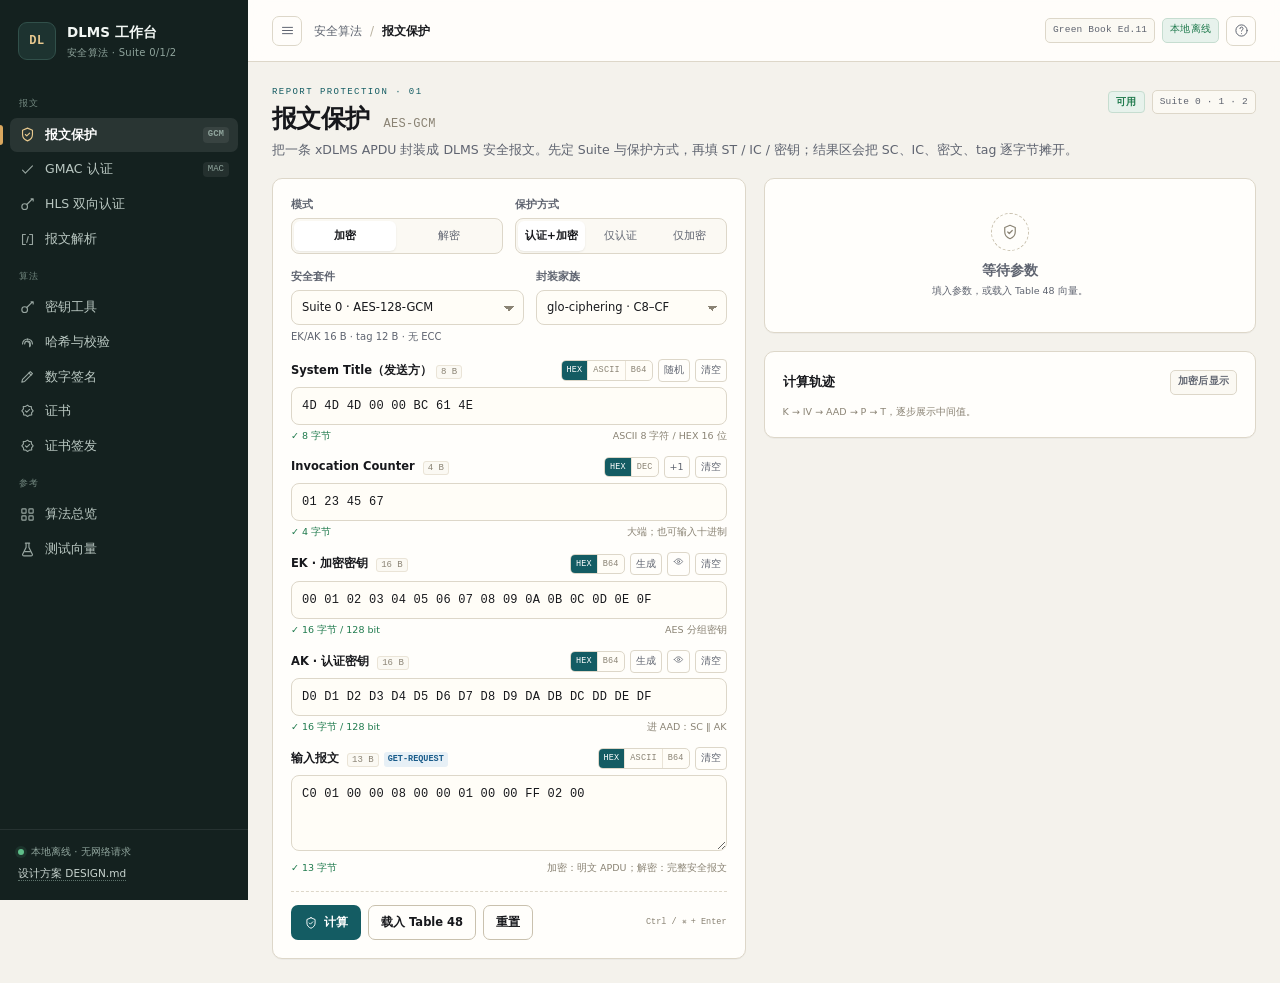
==== commit ea922779: "新增证书签发与 CSR 签发，教程补充新表证书灌装 - 新增 certgen：Root/Sub/终端证书，支持指定 serial 与起始日期，公钥/私钥输出 HEX - 证书签发页支持 CSR 的 P" ====
--- a/dlms-tool/index.html
+++ b/dlms-tool/index.html
@@ -54,6 +54,7 @@
       <button class="nav-item" data-view="hash"><svg class="ico"><use href="#i-finger"/></svg>哈希与校验</button>
       <button class="nav-item" data-view="sign"><svg class="ico"><use href="#i-pen"/></svg>数字签名</button>
       <button class="nav-item" data-view="cert"><svg class="ico"><use href="#i-badge"/></svg>证书</button>
+      <button class="nav-item" data-view="certgen"><svg class="ico"><use href="#i-badge"/></svg>证书签发</button>
 
       <div class="nav-label">参考</div>
       <button class="nav-item" data-view="registry"><svg class="ico"><use href="#i-grid"/></svg>算法总览</button>
@@ -318,6 +319,7 @@
           <button class="filter" data-keys-tab="ecdh">ECDH + KDF</button>
           <button class="filter" data-keys-tab="kdf">KDF</button>
           <button class="filter" data-keys-tab="random">随机密钥</button>
+          <button class="filter" data-keys-tab="pk">私钥推导公钥</button>
         </div>
 
         <div class="keys-pane" data-keys-pane="kw">
@@ -380,6 +382,23 @@
             <div class="right-stack"><div class="card card-pad"><h3>说明</h3><div class="note">随机密钥只在本页内存中生成，不会上传或持久化。测试向量使用规范公开示例，不要用于生产。</div></div></div>
           </div>
         </div>
+
+        <div class="keys-pane" data-keys-pane="pk" hidden>
+          <div class="tool-grid">
+            <div class="card card-pad">
+              <h3>私钥推导公钥 / 密钥 HEX 解析</h3>
+              <div class="control-grid"><div><span class="control-label">曲线</span><select class="select" id="pk-curve"><option value="auto">自动识别</option><option value="P-256">P-256</option><option value="P-384">P-384</option></select></div><div><span class="control-label">可识别输入</span><div class="hint" style="padding-top:9px">PKCS#8 PEM · JWK · 原始 HEX</div></div></div>
+              <div class="field"><div class="field-head"><label for="pk-input">私钥或公钥</label><div class="field-tools"><button class="mini-btn danger" data-clear="pk-input">清空</button></div></div><textarea class="mono-input" id="pk-input" spellcheck="false" placeholder="私钥：-----BEGIN PRIVATE KEY----- …；或 d 的 HEX（32/48 B）&#10;公钥：-----BEGIN PUBLIC KEY----- …；或 X‖Y（64/96 B）、04‖X‖Y（65/97 B）"></textarea><div class="field-foot"><span class="hint">私钥会推算公钥；公钥只解析出 HEX，不反推私钥</span></div></div>
+              <div class="actions"><button class="btn primary" id="pk-run">推导 / 解析</button><button class="btn ghost" id="pk-sample">载入示例私钥</button></div>
+            </div>
+            <div class="right-stack"><div class="card card-pad">
+              <h3>结果 <span class="badge" id="pk-status">等待输入</span></h3>
+              <div class="field"><div class="field-head"><label for="pk-out-pub">公钥 HEX</label><div class="field-tools"><button class="mini-btn" id="pk-copy-pub">复制</button></div></div><textarea class="mono-input" id="pk-out-pub" readonly spellcheck="false" style="min-height:95px" placeholder="X‖Y 与 04‖X‖Y 两行"></textarea></div>
+              <div class="field"><div class="field-head"><label for="pk-out-priv">私钥 HEX</label><div class="field-tools"><button class="mini-btn" id="pk-copy-priv">复制</button></div></div><textarea class="mono-input" id="pk-out-priv" readonly spellcheck="false" style="min-height:60px" placeholder="输入私钥时显示 d；输入公钥时为空"></textarea></div>
+              <div class="field-foot"><span class="hint" id="pk-out-meta">曲线、输入类型与字节长度</span></div>
+            </div></div>
+          </div>
+        </div>
       </section>
 
       <!-- ================= 哈希与校验 ================= -->
@@ -431,7 +450,7 @@
             </div>
             <div class="field" data-sign-for="sign"><div class="field-head"><label for="sign-priv">私钥（PKCS#8 / JWK / 原始 d）</label><div class="field-tools"><button class="mini-btn" id="sign-gen">生成密钥对</button></div></div><textarea class="mono-input" id="sign-priv" spellcheck="false">E9A045346B2057F1820318AB125493E9AB36CE590011C0FF30090858A118DD2E</textarea><div class="field-foot"><span class="hint">原始 d：32/48 B；PEM 以 BEGIN 开头；JWK 以 { 开头</span></div></div>
             <div class="field" data-sign-for="verify"><div class="field-head"><label for="sign-pub">公钥 / 证书（X‖Y、04‖X‖Y、SPKI PEM、证书 PEM）</label></div><textarea class="mono-input" id="sign-pub" spellcheck="false">917DBFECA43307375247989F07CC23F53D4B963AF8026C749DB33852011056DFDBE8327BD69CC149F018A8E446DDA6C55BCD78E596A56D403236233F93CC89B3</textarea><div class="field-foot"><span class="hint">粘贴证书 PEM 会自动取公钥</span></div></div>
-            <div class="field"><div class="field-head"><label for="sign-msg">消息</label></div><textarea class="mono-input" id="sign-msg" spellcheck="false">DLMS interoperability</textarea><div class="field-foot"><span class="hint">HLS-7 请用 HLS 页拼消息；这里签原始消息</span></div></div>
+            <div class="field"><div class="field-head"><label for="sign-msg">消息（ASCII / HEX）</label><div class="field-tools"><div class="seg" id="sign-msg-format"><button class="active" data-sfmt="ascii">ASCII</button><button data-sfmt="hex">HEX</button></div></div></div><textarea class="mono-input" id="sign-msg" spellcheck="false">DLMS interoperability</textarea><div class="field-foot"><span class="hint" id="sign-msg-hint">ASCII/UTF-8 按字节编码；切到 HEX 可签二进制质询</span></div></div>
             <div class="field"><div class="field-head"><label for="sign-sig">签名（验签时粘贴；raw 或 DER）</label></div><textarea class="mono-input" id="sign-sig" spellcheck="false" placeholder="64/96 B plain R‖S，或 30… DER"></textarea><div class="field-foot"><span class="hint">raw↔DER 会自动识别</span></div></div>
             <div class="actions"><button class="btn primary" id="sign-run">执行</button><button class="btn ghost" id="sign-raw2der">raw → DER</button><button class="btn ghost" id="sign-der2raw">DER → raw</button></div>
           </div>
@@ -469,6 +488,65 @@
         </div>
       </section>
 
+      <!-- ================= 证书签发 ================= -->
+      <section class="view" id="view-certgen">
+        <div class="page-head">
+          <div>
+            <p class="kicker">Certificate issuance · 07b</p>
+            <h1>证书签发 <span class="h1-sub">DLMS profile</span></h1>
+            <p class="lede">在本地生成 Root-CA、Sub-CA 与终端证书。扩展按 DLMS 规则自动配置：CA 用 keyCertSign，签名证书用 digitalSignature，协商证书用 keyAgreement，TLS 证书加 EKU。</p>
+          </div>
+          <div class="head-meta"><span class="pill pill-ok">本地生成</span><span class="badge">P-256 · P-384</span></div>
+        </div>
+        <div class="tool-grid">
+          <div class="card card-pad">
+            <h3>1 · 主体与用途</h3>
+            <div class="control-grid three">
+              <div><span class="control-label">安全套件</span><select class="select" id="cg-suite"><option value="2" selected>Suite 2 · P-384 / SHA-384</option><option value="1">Suite 1 · P-256 / SHA-256</option></select></div>
+              <div><span class="control-label">证书角色</span><select class="select" id="cg-role"><option value="root" selected>Root-CA（自签）</option><option value="sub">Sub-CA（由上级签发）</option><option value="leaf">终端证书</option><option value="csr">签发 CSR（电表内生成密钥）</option></select></div>
+              <div id="cg-usage-wrap" hidden><span class="control-label">终端用途</span><select class="select" id="cg-usage"><option value="sign" selected>数字签名</option><option value="keyAgreement">密钥协商</option><option value="tls">TLS</option></select></div>
+            </div>
+            <div class="control-grid three" id="cg-subject-wrap">
+              <div><span class="control-label">CN</span><input class="mono-input" id="cg-cn" value="Root_CA" spellcheck="false"><div class="field-foot"><span class="hint" id="cg-cn-hint">CA 名称；终端证书会改用 System Title</span></div></div>
+              <div><span class="control-label">O（可选）</span><input class="mono-input" id="cg-o" value="DLMS USER ASSOCIATION" spellcheck="false"></div>
+              <div><span class="control-label">C（可选）</span><input class="mono-input" id="cg-c" value="CH" maxlength="2" spellcheck="false"></div>
+            </div>
+            <div class="control-grid three">
+              <div id="cg-ou-wrap"><span class="control-label">OU（可选）</span><input class="mono-input" id="cg-ou" placeholder="Metering" spellcheck="false"></div>
+              <div id="cg-path-wrap"><span class="control-label">pathLen</span><input class="mono-input" id="cg-path" value="1" inputmode="numeric"></div>
+              <div><span class="control-label">有效期（天）</span><input class="mono-input" id="cg-days" value="3650" inputmode="numeric"><div class="field-foot"><span class="hint" id="cg-days-hint">服务器证书可勾选终身有效</span></div></div>
+            </div>
+            <div class="control-grid two" id="cg-time-wrap">
+              <div><span class="control-label">序列号（可选）</span><input class="mono-input" id="cg-serial" placeholder="留空随机；例 1、42 或 0x01" spellcheck="false"><div class="field-foot"><span class="hint">十进制或 0x 十六进制；RFC 5280 上限 20 字节</span></div></div>
+              <div><span class="control-label">起始日期（可选）</span><input class="mono-input" id="cg-notbefore" type="date"><div class="field-foot"><span class="hint">留空默认当前时间前一天；结束日期 = 起始 + 有效期天数</span></div></div>
+            </div>
+            <div class="field" id="cg-st-wrap" hidden><div class="field-head"><label for="cg-st">System Title <span class="req">8 B / 16 HEX</span></label></div><input class="mono-input" id="cg-st" data-fmt="hex" data-hex="4D4D4D0000BC614E" value="4D 4D 4D 00 00 BC 61 4E" spellcheck="false"><div class="field-foot"><span class="hint">终端证书 CN = 这 16 个十六进制字符；不是设备型号</span></div></div>
+            <div class="control-grid two" id="cg-extra-wrap" hidden>
+              <div id="cg-tls-wrap" hidden><span class="control-label">TLS 用途</span><select class="select" id="cg-tls"><option value="server" selected>serverAuth</option><option value="client">clientAuth</option></select></div>
+              <div id="cg-life-wrap" hidden><span class="control-label">有效期</span><div class="seg" id="cg-life"><button class="active" data-cglife="days">按天数</button><button data-cglife="forever">终身有效</button></div></div>
+            </div>
+            <div class="field" id="cg-csr-wrap" hidden><div class="field-head"><label for="cg-csr">CSR（PKCS#10 PEM / DER HEX） <span class="req">由电表生成</span></label><div class="field-tools"><div class="seg" id="cg-csr-format"><button class="active" data-csr="pem">PEM</button><button data-csr="hex">HEX</button></div></div></div><textarea class="mono-input" id="cg-csr" spellcheck="false" placeholder="-----BEGIN CERTIFICATE REQUEST-----&#10;...&#10;-----END CERTIFICATE REQUEST-----"></textarea><div class="field-foot"><span class="hint" id="cg-csr-hint">支持 PEM 或裸 Base64；切到 HEX 可直接粘贴电表返回的 DER 十六进制</span></div></div>
+            <div id="cg-issuer-wrap" hidden>
+              <div class="field"><div class="field-head"><label for="cg-issuer-cert">签发者证书 PEM <span class="req">上级 CA</span></label></div><textarea class="mono-input" id="cg-issuer-cert" spellcheck="false" placeholder="留空则使用本次会话刚生成的 CA"></textarea><div class="field-foot"><span class="hint">Sub/终端证书必须能链到这张证书</span></div></div>
+              <div class="field"><div class="field-head"><label for="cg-issuer-key">签发者私钥 PEM <span class="req">PKCS#8</span></label></div><textarea class="mono-input" id="cg-issuer-key" spellcheck="false" placeholder="CA 私钥只在这里临时使用，不会上传"></textarea><div class="field-foot"><span class="hint">工具会先用它做一次签名/验签，确认与证书公钥匹配</span></div></div>
+            </div>
+            <div class="actions"><button class="btn primary" id="cg-run">生成并签发</button><button class="btn ghost" id="cg-use-ca">使用本次 CA</button><span class="action-note">全部在本地完成</span></div>
+            <div class="hint" id="cg-ca-state">本次会话还没有 CA。</div>
+          </div>
+          <div class="right-stack">
+            <div class="card card-pad">
+              <h3>2 · 输出 <span class="badge" id="cg-out-badge">等待生成</span></h3>
+              <div class="hint" id="cg-meta">生成后显示 CN、keyUsage、SKI/AKI 与导入位置。</div>
+              <div class="field"><div class="field-head"><label for="cg-out-cert">证书 PEM</label><div class="field-tools"><button class="mini-btn" id="cg-copy-cert">复制</button></div></div><textarea class="mono-input" id="cg-out-cert" spellcheck="false" readonly style="min-height:130px"></textarea></div>
+              <div class="field"><div class="field-head"><label for="cg-out-key">私钥 PEM（PKCS#8）</label><div class="field-tools"><button class="mini-btn" id="cg-copy-key">复制</button></div></div><textarea class="mono-input" id="cg-out-key" spellcheck="false" readonly style="min-height:110px"></textarea><div class="field-foot"><span class="badge" style="color:#b42318">只留在本地</span><span class="hint">不要把 CA 私钥导入电表</span></div></div>
+              <div class="field"><div class="field-head"><label for="cg-out-der">证书 DER（HEX，import_certificate 用）</label><div class="field-tools"><button class="mini-btn" id="cg-copy-der">复制</button></div></div><textarea class="mono-input" id="cg-out-der" spellcheck="false" readonly style="min-height:70px"></textarea></div>
+              <div class="field"><div class="field-head"><label for="cg-out-keyhex">公钥 / 私钥 HEX</label><div class="field-tools"><button class="mini-btn" id="cg-copy-keyhex">复制</button></div></div><textarea class="mono-input" id="cg-out-keyhex" spellcheck="false" readonly style="min-height:120px"></textarea><div class="field-foot"><span class="hint">公钥 X‖Y 用于 key_agreement.key_data；04‖X‖Y 是证书里的 SPKI 点；私钥 d 为裸标量</span></div></div>
+              <div class="actions"><button class="btn ghost" id="cg-download">下载证书 PEM</button><button class="btn ghost" id="cg-send-cert">送到证书解析</button></div>
+            </div>
+          </div>
+        </div>
+      </section>
+
       <!-- ================= 报文解析 ================= -->
       <section class="view" id="view-parse">
         <div class="page-head">
@@ -498,7 +576,7 @@
             <h1>算法总览</h1>
             <p class="lede">按能力域组织的算法注册表。点“可用”卡片进入对应工作台；“规划中”只保留入口与规范说明。</p>
           </div>
-          <div class="head-meta"><span class="pill pill-ok">9 个可用</span><span class="pill pill-parse">1 个仅解析</span><span class="pill pill-plan">3 个规划</span></div>
+          <div class="head-meta"><span class="pill pill-ok">10 个可用</span><span class="pill pill-parse">1 个仅解析</span><span class="pill pill-plan">2 个规划</span></div>
         </div>
         <div class="filters" id="registry-filters">
           <button class="filter active" data-cat="all">全部</button><button class="filter" data-cat="protect">报文保护</button><button class="filter" data-cat="key">密钥</button><button class="filter" data-cat="auth">认证</button><button class="filter" data-cat="pki">签名 / 证书</button><button class="filter" data-cat="check">校验</button><button class="filter" data-cat="plan">规划中</button>
@@ -511,12 +589,12 @@
           <button class="algo-card" data-view="hls" data-cat="auth"><div class="algo-top"><span class="algo-ico"><svg class="ico"><use href="#i-check"/></svg></span><span class="pill pill-ok">可用</span></div><h3>HLS 双向认证</h3><p>mechanism 3/4/5/6/7，客户端/服务端双向质询-应答。</p><div class="algo-io"><div><b>输入</b> 质询值 · secret / EK/AK / 私钥</div><div><b>输出</b> f(StoC) / f(CtoS)</div></div><div class="algo-spec">§9.2.7.4 Tables 50–52</div></button>
           <button class="algo-card" data-view="sign" data-cat="pki"><div class="algo-top"><span class="algo-ico"><svg class="ico"><use href="#i-pen"/></svg></span><span class="pill pill-ok">可用</span></div><h3>ECDSA</h3><p>签名/验签；DLMS plain R‖S 与证书 DER 互转。</p><div class="algo-io"><div><b>输入</b> d / Q · message · hash</div><div><b>输出</b> 64 / 96 B 签名</div></div><div class="algo-spec">§9.2.3.4.5</div></button>
           <button class="algo-card" data-view="cert" data-cat="pki"><div class="algo-top"><span class="algo-ico"><svg class="ico"><use href="#i-badge"/></svg></span><span class="pill pill-ok">可用</span></div><h3>X.509 证书</h3><p>解析、验签、链式校验、公钥提取。</p><div class="algo-io"><div><b>输入</b> PEM / DER · issuer</div><div><b>输出</b> 字段 · 校验结果 · 公钥</div></div><div class="algo-spec">RFC 5280 · §9.2.6</div></button>
+          <button class="algo-card" data-view="certgen" data-cat="pki"><div class="algo-top"><span class="algo-ico"><svg class="ico"><use href="#i-badge"/></svg></span><span class="pill pill-ok">可用</span></div><h3>证书签发</h3><p>本地生成 Root / Sub / 终端证书，扩展按 DLMS profile 配置。</p><div class="algo-io"><div><b>输入</b> 角色 · 套件 · 主体</div><div><b>输出</b> PEM · DER · SKI/AKI</div></div><div class="algo-spec">§9.2.6 · Table 41</div></button>
           <button class="algo-card" data-view="hash" data-cat="check"><div class="algo-top"><span class="algo-ico"><svg class="ico"><use href="#i-finger"/></svg></span><span class="pill pill-ok">可用</span></div><h3>SHA / MD5</h3><p>SHA-256/384/512、SHA-1、MD5、HMAC。</p><div class="algo-io"><div><b>输入</b> message / file</div><div><b>输出</b> digest</div></div><div class="algo-spec">§9.2.3.2 · HLS-3/4/6</div></button>
           <button class="algo-card" data-view="hash" data-cat="check"><div class="algo-top"><span class="algo-ico"><svg class="ico"><use href="#i-finger"/></svg></span><span class="pill pill-ok">可用</span></div><h3>CRC / FCS</h3><p>CRC-16/X.25（HDLC FCS）、CCITT、ARC、CRC-32。</p><div class="algo-io"><div><b>输入</b> bytes · 参数</div><div><b>输出</b> 数值 · 线上字节</div></div><div class="algo-spec">IEC 62056-46</div></button>
           <button class="algo-card" data-view="parse" data-cat="protect"><div class="algo-top"><span class="algo-ico"><svg class="ico"><use href="#i-code"/></svg></span><span class="pill pill-parse">仅解析</span></div><h3>general-ciphering · DD</h3><p>v1 解析 tx / 双 ST / key-info / ciphered-content；构建放 v2。</p><div class="algo-io"><div><b>输入</b> DD 报文</div><div><b>输出</b> 字段树 · 内层 APDU</div></div><div class="algo-spec">§9.5 · Table 49</div></button>
           <button class="algo-card planned" data-cat="plan" data-plan="V.44 只省带宽、不是密码学；v1 只保留说明入口。"><div class="algo-top"><span class="algo-ico"><svg class="ico"><use href="#i-grid"/></svg></span><span class="pill pill-plan">规划中</span></div><h3>V.44 压缩</h3><p>Suite 1/2 的 SC bit7；与加解密链路耦合较深。</p><div class="algo-io"><div><b>输入</b> 压缩数据</div><div><b>输出</b> 原始数据</div></div><div class="algo-spec">§9.2.3.6</div></button>
           <button class="algo-card planned" data-cat="plan" data-plan="Suite 3–15 在 Ed.11 中保留，可能是后量子方向；不猜算法。"><div class="algo-top"><span class="algo-ico"><svg class="ico"><use href="#i-grid"/></svg></span><span class="pill pill-plan">保留</span></div><h3>Security Suite 3–15</h3><p>规范保留值，尚无 Ed.11 算法定义。</p><div class="algo-io"><div><b>输入</b> —</div><div><b>输出</b> —</div></div><div class="algo-spec">Table 27</div></button>
-          <button class="algo-card planned" data-cat="plan" data-plan="证书签发/CSR 需要额外 ASN.1 编码器，放 v2。"><div class="algo-top"><span class="algo-ico"><svg class="ico"><use href="#i-badge"/></svg></span><span class="pill pill-plan">规划中</span></div><h3>证书签发 / CSR</h3><p>自签名测试证书、CSR 生成；v1 不做。</p><div class="algo-io"><div><b>输入</b> 主体 · 公钥 · 私钥</div><div><b>输出</b> DER 证书 / CSR</div></div><div class="algo-spec">RFC 5280</div></button>
         </div>
       </section>
 
@@ -552,6 +630,7 @@
 <script src="assets/js/core/crc.js"></script>
 <script src="assets/js/core/ec.js"></script>
 <script src="assets/js/core/x509.js"></script>
+<script src="assets/js/core/certgen.js"></script>
 <script src="assets/js/core/dlms.js"></script>
 <script src="assets/js/vectors.js"></script>
 <script src="assets/js/ui/components.js"></script>
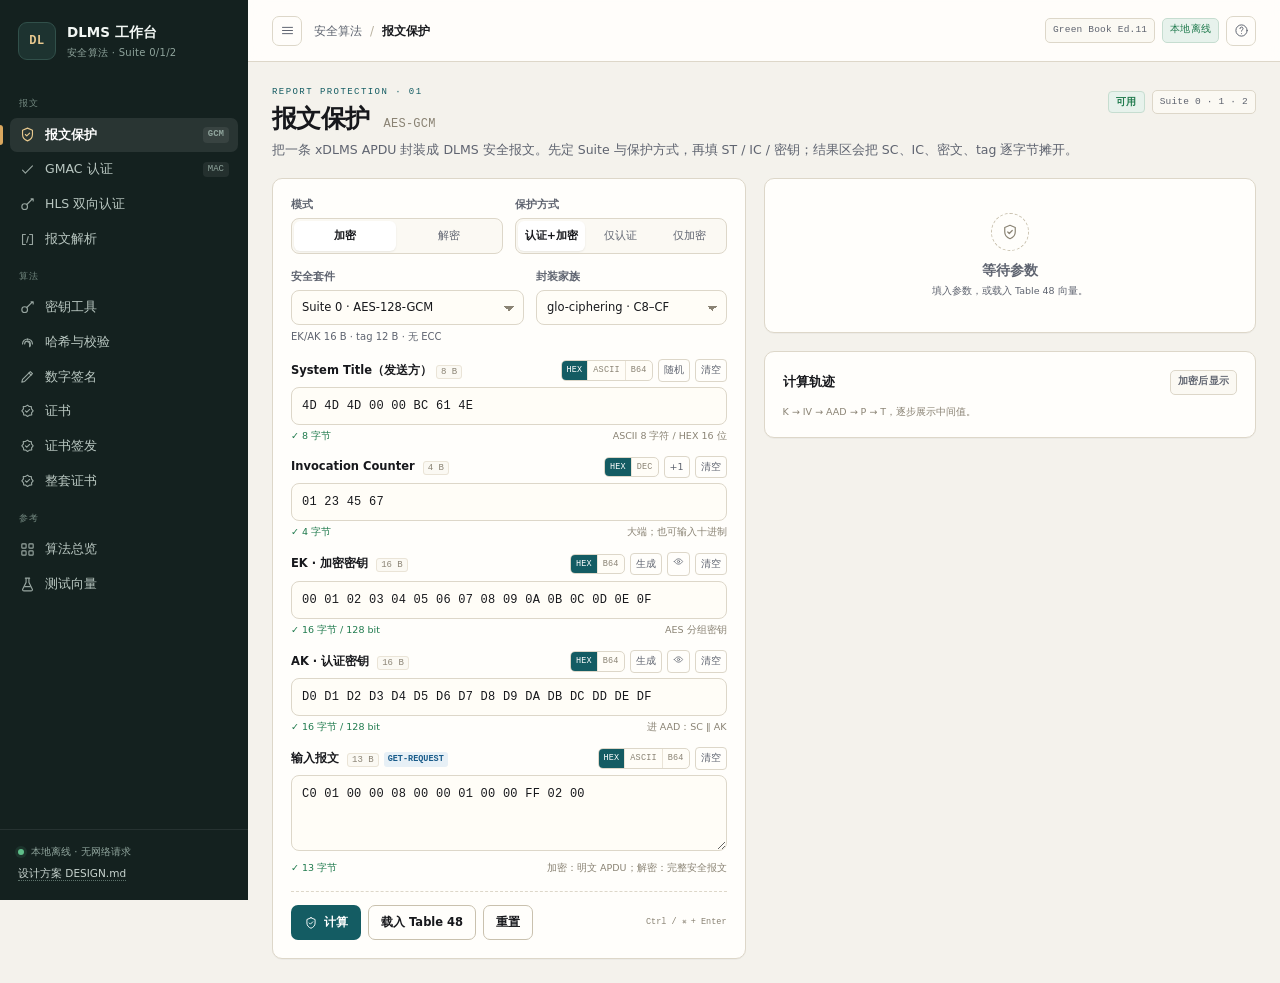
==== commit 2ded8f96: "新增整套证书与测试 PKI 密钥包 - 新增「整套证书」页：一次生成 Suite 1/2 的 Root-CA、客户端签名与客户端密钥协商证书 - 支持分别指定 6 张证书的 serial；默认有效期 " ====
--- a/dlms-tool/index.html
+++ b/dlms-tool/index.html
@@ -55,6 +55,7 @@
       <button class="nav-item" data-view="sign"><svg class="ico"><use href="#i-pen"/></svg>数字签名</button>
       <button class="nav-item" data-view="cert"><svg class="ico"><use href="#i-badge"/></svg>证书</button>
       <button class="nav-item" data-view="certgen"><svg class="ico"><use href="#i-badge"/></svg>证书签发</button>
+      <button class="nav-item" data-view="pki"><svg class="ico"><use href="#i-badge"/></svg>整套证书</button>
 
       <div class="nav-label">参考</div>
       <button class="nav-item" data-view="registry"><svg class="ico"><use href="#i-grid"/></svg>算法总览</button>
@@ -490,6 +491,7 @@
 
       <!-- ================= 证书签发 ================= -->
       <section class="view" id="view-certgen">
+        <span id="certgen"></span>
         <div class="page-head">
           <div>
             <p class="kicker">Certificate issuance · 07b</p>
@@ -508,8 +510,8 @@
             </div>
             <div class="control-grid three" id="cg-subject-wrap">
               <div><span class="control-label">CN</span><input class="mono-input" id="cg-cn" value="Root_CA" spellcheck="false"><div class="field-foot"><span class="hint" id="cg-cn-hint">CA 名称；终端证书会改用 System Title</span></div></div>
-              <div><span class="control-label">O（可选）</span><input class="mono-input" id="cg-o" value="DLMS USER ASSOCIATION" spellcheck="false"></div>
-              <div><span class="control-label">C（可选）</span><input class="mono-input" id="cg-c" value="CH" maxlength="2" spellcheck="false"></div>
+              <div><span class="control-label">O（可选）</span><input class="mono-input" id="cg-o" value="" placeholder="留空" spellcheck="false"></div>
+              <div><span class="control-label">C（可选）</span><input class="mono-input" id="cg-c" value="" maxlength="2" placeholder="如 CN" spellcheck="false"></div>
             </div>
             <div class="control-grid three">
               <div id="cg-ou-wrap"><span class="control-label">OU（可选）</span><input class="mono-input" id="cg-ou" placeholder="Metering" spellcheck="false"></div>
@@ -527,6 +529,7 @@
             </div>
             <div class="field" id="cg-csr-wrap" hidden><div class="field-head"><label for="cg-csr">CSR（PKCS#10 PEM / DER HEX） <span class="req">由电表生成</span></label><div class="field-tools"><div class="seg" id="cg-csr-format"><button class="active" data-csr="pem">PEM</button><button data-csr="hex">HEX</button></div></div></div><textarea class="mono-input" id="cg-csr" spellcheck="false" placeholder="-----BEGIN CERTIFICATE REQUEST-----&#10;...&#10;-----END CERTIFICATE REQUEST-----"></textarea><div class="field-foot"><span class="hint" id="cg-csr-hint">支持 PEM 或裸 Base64；切到 HEX 可直接粘贴电表返回的 DER 十六进制</span></div></div>
             <div id="cg-issuer-wrap" hidden>
+              <div class="field" id="cg-ca-pick-wrap" hidden><div class="field-head"><label for="cg-ca-pick">从密钥包选择 CA</label></div><select class="select" id="cg-ca-pick"></select><div class="field-foot"><span class="hint">选中后自动填入下面的证书与私钥；也可以继续手填</span></div></div>
               <div class="field"><div class="field-head"><label for="cg-issuer-cert">签发者证书 PEM <span class="req">上级 CA</span></label></div><textarea class="mono-input" id="cg-issuer-cert" spellcheck="false" placeholder="留空则使用本次会话刚生成的 CA"></textarea><div class="field-foot"><span class="hint">Sub/终端证书必须能链到这张证书</span></div></div>
               <div class="field"><div class="field-head"><label for="cg-issuer-key">签发者私钥 PEM <span class="req">PKCS#8</span></label></div><textarea class="mono-input" id="cg-issuer-key" spellcheck="false" placeholder="CA 私钥只在这里临时使用，不会上传"></textarea><div class="field-foot"><span class="hint">工具会先用它做一次签名/验签，确认与证书公钥匹配</span></div></div>
             </div>
@@ -542,6 +545,84 @@
               <div class="field"><div class="field-head"><label for="cg-out-der">证书 DER（HEX，import_certificate 用）</label><div class="field-tools"><button class="mini-btn" id="cg-copy-der">复制</button></div></div><textarea class="mono-input" id="cg-out-der" spellcheck="false" readonly style="min-height:70px"></textarea></div>
               <div class="field"><div class="field-head"><label for="cg-out-keyhex">公钥 / 私钥 HEX</label><div class="field-tools"><button class="mini-btn" id="cg-copy-keyhex">复制</button></div></div><textarea class="mono-input" id="cg-out-keyhex" spellcheck="false" readonly style="min-height:120px"></textarea><div class="field-foot"><span class="hint">公钥 X‖Y 用于 key_agreement.key_data；04‖X‖Y 是证书里的 SPKI 点；私钥 d 为裸标量</span></div></div>
               <div class="actions"><button class="btn ghost" id="cg-download">下载证书 PEM</button><button class="btn ghost" id="cg-send-cert">送到证书解析</button></div>
+            </div>
+          </div>
+        </div>
+      </section>
+
+      <!-- ================= 整套证书 ================= -->
+      <section class="view" id="view-pki">
+        <span id="pki"></span>
+        <div class="page-head">
+          <div>
+            <p class="kicker">Test PKI bundle · 07c</p>
+            <h1>整套证书 <span class="h1-sub">Suite 1 / 2</span></h1>
+            <p class="lede">一次生成两套测试证书：每套一张 Root-CA、一张客户端签名证书、一张客户端密钥协商证书。导出为可恢复的密钥包，或带「电表导入清单」的 ZIP。</p>
+          </div>
+          <div class="head-meta"><span class="pill pill-ok">本地生成</span><span class="badge">含私钥 · TEST ONLY</span></div>
+        </div>
+        <div class="tool-grid">
+          <div class="card card-pad">
+            <h3>1 · 测试身份</h3>
+            <div class="field">
+              <div class="field-head"><label for="pki-st">客户端 System Title <span class="req">8 B / 16 HEX</span></label></div>
+              <input class="mono-input" id="pki-st" data-fmt="hex" data-hex="4D4D4D0000BC614E" value="4D 4D 4D 00 00 BC 61 4E" spellcheck="false">
+              <div class="field-foot"><span class="hint">两张客户端证书的 CN 都用它；签名与协商各用独立密钥对</span></div>
+            </div>
+            <div class="control-grid three">
+              <div><span class="control-label">O（可选）</span><input class="mono-input" id="pki-o" value="" placeholder="留空" spellcheck="false"></div>
+              <div><span class="control-label">OU（可选）</span><input class="mono-input" id="pki-ou" value="" placeholder="留空" spellcheck="false"></div>
+              <div><span class="control-label">C（可选）</span><input class="mono-input" id="pki-c" value="" maxlength="2" placeholder="如 CN" spellcheck="false"></div>
+            </div>
+            <div class="control-grid three">
+              <div><span class="control-label">CA 名称前缀</span><input class="mono-input" id="pki-ca-name" value="Root_CA" spellcheck="false"><div class="field-foot"><span class="hint">工具会自动加 _S1 / _S2 后缀</span></div></div>
+              <div><span class="control-label">起始日期</span><input class="mono-input" id="pki-notbefore" type="date" value="2000-01-01"></div>
+              <div><span class="control-label">结束日期</span><input class="mono-input" id="pki-notafter" type="date" value="2099-01-01"></div>
+            </div>
+            <details class="pki-advanced">
+              <summary>高级：分别指定序列号（留空随机）</summary>
+              <div class="control-grid three">
+                <div><span class="control-label">Suite 1 · CA</span><input class="mono-input" id="pki-serial-s1-ca" placeholder="随机" spellcheck="false"></div>
+                <div><span class="control-label">Suite 1 · 签名</span><input class="mono-input" id="pki-serial-s1-client-sign" placeholder="随机" spellcheck="false"></div>
+                <div><span class="control-label">Suite 1 · 协商</span><input class="mono-input" id="pki-serial-s1-client-key-agreement" placeholder="随机" spellcheck="false"></div>
+              </div>
+              <div class="control-grid three">
+                <div><span class="control-label">Suite 2 · CA</span><input class="mono-input" id="pki-serial-s2-ca" placeholder="随机" spellcheck="false"></div>
+                <div><span class="control-label">Suite 2 · 签名</span><input class="mono-input" id="pki-serial-s2-client-sign" placeholder="随机" spellcheck="false"></div>
+                <div><span class="control-label">Suite 2 · 协商</span><input class="mono-input" id="pki-serial-s2-client-key-agreement" placeholder="随机" spellcheck="false"></div>
+              </div>
+              <div class="field-foot" style="margin-bottom:9px"><span class="hint">十进制 / 0x 十六进制 / 纯十六进制；例 1、0x2A、2A；上限 20 字节</span></div>
+            </details>
+            <div class="control-grid two">
+              <div><span class="control-label">生成套件</span><div class="seg" id="pki-suites"><button class="active" data-suites="both">Suite 1 + 2</button><button data-suites="1">仅 Suite 1</button><button data-suites="2">仅 Suite 2</button></div></div>
+              <div><span class="control-label">密钥包口令（可选）</span><input class="mono-input" id="pki-pass" type="password" placeholder="留空 = 明文 JSON" spellcheck="false" autocomplete="new-password"><div class="field-foot"><span class="hint">导出时加密；导入加密包时填同一个口令</span></div></div>
+            </div>
+            <div class="actions"><button class="btn primary" id="pki-run">一键生成整套</button><button class="btn ghost" id="pki-clear">清空当前</button><span class="action-note">全部在本地完成</span></div>
+            <div class="hint" id="pki-state">还没有生成密钥包。</div>
+            <div class="note" style="margin-top:10px">密钥包包含私钥，只用于测试。CA 私钥不要导入电表；不要提交到仓库，也不要用于生产。</div>
+          </div>
+          <div class="right-stack">
+            <div class="card card-pad">
+              <h3>2 · 证书清单 <span class="badge" id="pki-badge">等待生成</span></h3>
+              <div class="hint" id="pki-summary">生成后显示证书、链式校验与导入顺序。</div>
+              <div id="pki-list"><div class="pki-empty">还没有证书。填写左边信息后点“一键生成整套”。</div></div>
+            </div>
+            <div class="card card-pad">
+              <h3>3 · 导出 / 恢复</h3>
+              <div class="field-foot" style="justify-content:flex-start;margin-bottom:8px"><div class="seg" id="pki-auto" style="max-width:300px"><button class="active" data-auto="on">生成后自动下载 .json</button><button data-auto="off">关闭自动下载</button></div></div>
+              <div class="actions" style="margin-top:0;padding-top:0;border-top:0">
+                <button class="btn primary" id="pki-export-json">下载密钥包 .json</button>
+                <button class="btn ghost" id="pki-export-zip">下载 .zip（明文 PEM + 清单）</button>
+                <button class="btn ghost" id="pki-copy-import">复制电表导入清单</button>
+              </div>
+              <div class="field-foot" style="margin-top:6px"><span class="hint">JSON 支持口令加密；ZIP 始终是明文 PEM / 私钥，不要外发</span></div>
+              <div class="field">
+                <div class="field-head"><label for="pki-import-text">导入密钥包</label><div class="field-tools"><button class="mini-btn" id="pki-pick-file" type="button">选择文件…</button><input id="pki-import-file" type="file" accept=".json,.txt,application/json" hidden></div></div>
+                <textarea class="mono-input" id="pki-import-text" spellcheck="false" placeholder="把密钥包 JSON 粘贴到这里，或点右上角“选择文件…”"></textarea>
+                <div class="field-foot"><span class="hint">支持明文包与口令加密包；ZIP 请先取出 manifest.json</span></div>
+              </div>
+              <div class="actions"><button class="btn primary" id="pki-import-run">解析并恢复</button><div class="seg" id="pki-import-mode"><button class="active" data-import-mode="replace">替换</button><button data-import-mode="merge">合并</button></div><span class="action-note">私钥只在本地</span></div>
+              <div id="pki-import-report"></div>
             </div>
           </div>
         </div>
@@ -631,6 +712,7 @@
 <script src="assets/js/core/ec.js"></script>
 <script src="assets/js/core/x509.js"></script>
 <script src="assets/js/core/certgen.js"></script>
+<script src="assets/js/core/pkibundle.js"></script>
 <script src="assets/js/core/dlms.js"></script>
 <script src="assets/js/vectors.js"></script>
 <script src="assets/js/ui/components.js"></script>
--- a/dlms-tool/assets/css/app.css
+++ b/dlms-tool/assets/css/app.css
@@ -58,6 +58,7 @@
 .top-actions{margin-left:auto;display:flex;align-items:center;gap:7px;flex:none}
 .badge{font-family:var(--mono);font-size:9.5px;letter-spacing:.02em;padding:4px 7px;border-radius:5px;border:1px solid var(--line);color:var(--muted);background:var(--surface-2);white-space:nowrap}
 .badge-ok{color:var(--ok);border-color:#C6DDD0;background:var(--ok-soft)}
+.badge-bad{color:var(--danger);border-color:#E0BFBB;background:var(--danger-soft)}
 .icon-btn{width:30px;height:30px;display:grid;place-items:center;border:1px solid var(--line);border-radius:7px;background:transparent;color:var(--muted);padding:0}
 .icon-btn:hover{background:var(--surface-2);color:var(--ink)}
 .icon-btn .ico{width:15px;height:15px}
@@ -244,12 +245,40 @@
 .kv{display:grid;grid-template-columns:104px minmax(0,1fr);gap:7px 10px;font-size:10.5px;margin:0}
 .kv dt{color:var(--faint)}
 .kv dd{margin:0;font-family:var(--mono);font-size:9.5px;color:#3C4048;word-break:break-all;line-height:1.5}
+.kv dd.kv-hex{word-break:normal;overflow-wrap:anywhere}
 .badge-row{display:flex;gap:5px;flex-wrap:wrap;margin-top:4px}
 .mini-badge{font-family:var(--mono);font-size:8px;padding:2px 5px;border-radius:3px;border:1px solid #C9E2D4;background:var(--tag-soft);color:#1F6247}
 .cert-section{border-top:1px solid var(--line-2);margin-top:12px;padding-top:11px}
 .cert-section h4{font-size:10.5px;margin:0 0 6px;color:var(--ink)}
 .note{background:var(--surface-2);border-left:3px solid var(--accent);padding:8px 10px;font-size:9.5px;color:var(--muted);line-height:1.55;border-radius:0 5px 5px 0}
 .key-actions{display:flex;gap:5px;flex-wrap:wrap}
+
+/* test pki bundle */
+.pki-empty{padding:18px 6px;text-align:center;color:var(--faint);font-size:10px}
+.pki-advanced{margin:0 0 14px;border:1px solid var(--line-2);border-radius:8px;background:var(--surface-2);padding:0 10px}
+.pki-advanced summary{cursor:pointer;list-style:none;font-size:10.5px;font-weight:600;color:var(--muted);padding:8px 0}
+.pki-advanced summary::-webkit-details-marker{display:none}
+.pki-advanced summary::before{content:"+ ";font-family:var(--mono);color:var(--faint)}
+.pki-advanced[open] summary::before{content:"− "}
+.pki-advanced .control-grid{margin-top:6px;margin-bottom:10px}
+.pki-group{border:1px solid var(--line-2);border-radius:8px;overflow:hidden;margin-top:10px;background:var(--surface)}
+.pki-group-head{display:flex;align-items:center;gap:8px;padding:7px 9px;background:var(--surface-2);border-bottom:1px solid var(--line-2);font-size:10.5px}
+.pki-group-head strong{font-size:11px}
+.pki-group-head .hint{margin-left:auto;font-family:var(--mono);font-size:8.5px}
+.pki-group .vector-table{font-size:9.5px}
+.pki-table-wrap{overflow-x:auto}
+.pki-table-wrap .vector-table{min-width:480px}
+.pki-group .vector-table th{padding:5px 8px;font-size:7.5px}
+.pki-group .vector-table td{padding:6px 8px}
+.pki-cn{font-family:var(--mono);font-size:8.5px;color:var(--muted);line-height:1.45;word-break:break-all}
+.pki-cn b{color:var(--ink);font-weight:600}
+.pki-actions{display:grid;grid-template-columns:repeat(2,minmax(0,1fr));gap:3px}
+.pki-actions .mini-btn{font-size:8px;padding:2px 3px;text-align:center}
+.pki-report{border:1px solid var(--line-2);border-radius:7px;padding:9px 10px;margin-top:10px;font-size:10px;line-height:1.6;background:var(--surface-2)}
+.pki-report.ok{border-color:#C6DDD0;background:var(--ok-soft)}
+.pki-report.bad{border-color:#E0BFBB;background:var(--danger-soft)}
+.pki-report ul{margin:6px 0 0;padding-left:16px}
+.pki-report li{margin:2px 0;word-break:break-word}
 
 /* vectors */
 .vector-table{width:100%;border-collapse:collapse;font-size:10.5px}
@@ -300,6 +329,7 @@
   .field-tools{width:100%;justify-content:flex-start}
   .action-note{display:none}
   .actions{display:none}
+  #view-pki .actions{display:flex}
   .mobile-bar{display:flex;position:fixed;left:0;right:0;bottom:0;z-index:50;background:rgba(255,254,251,.96);backdrop-filter:blur(8px);border-top:1px solid var(--line);padding:9px 12px calc(9px + env(safe-area-inset-bottom));gap:8px;align-items:center}
   .mobile-bar .btn{flex:1;justify-content:center}
   .mobile-bar .status-mini{font-family:var(--mono);font-size:8.5px;color:var(--ok);white-space:nowrap}
